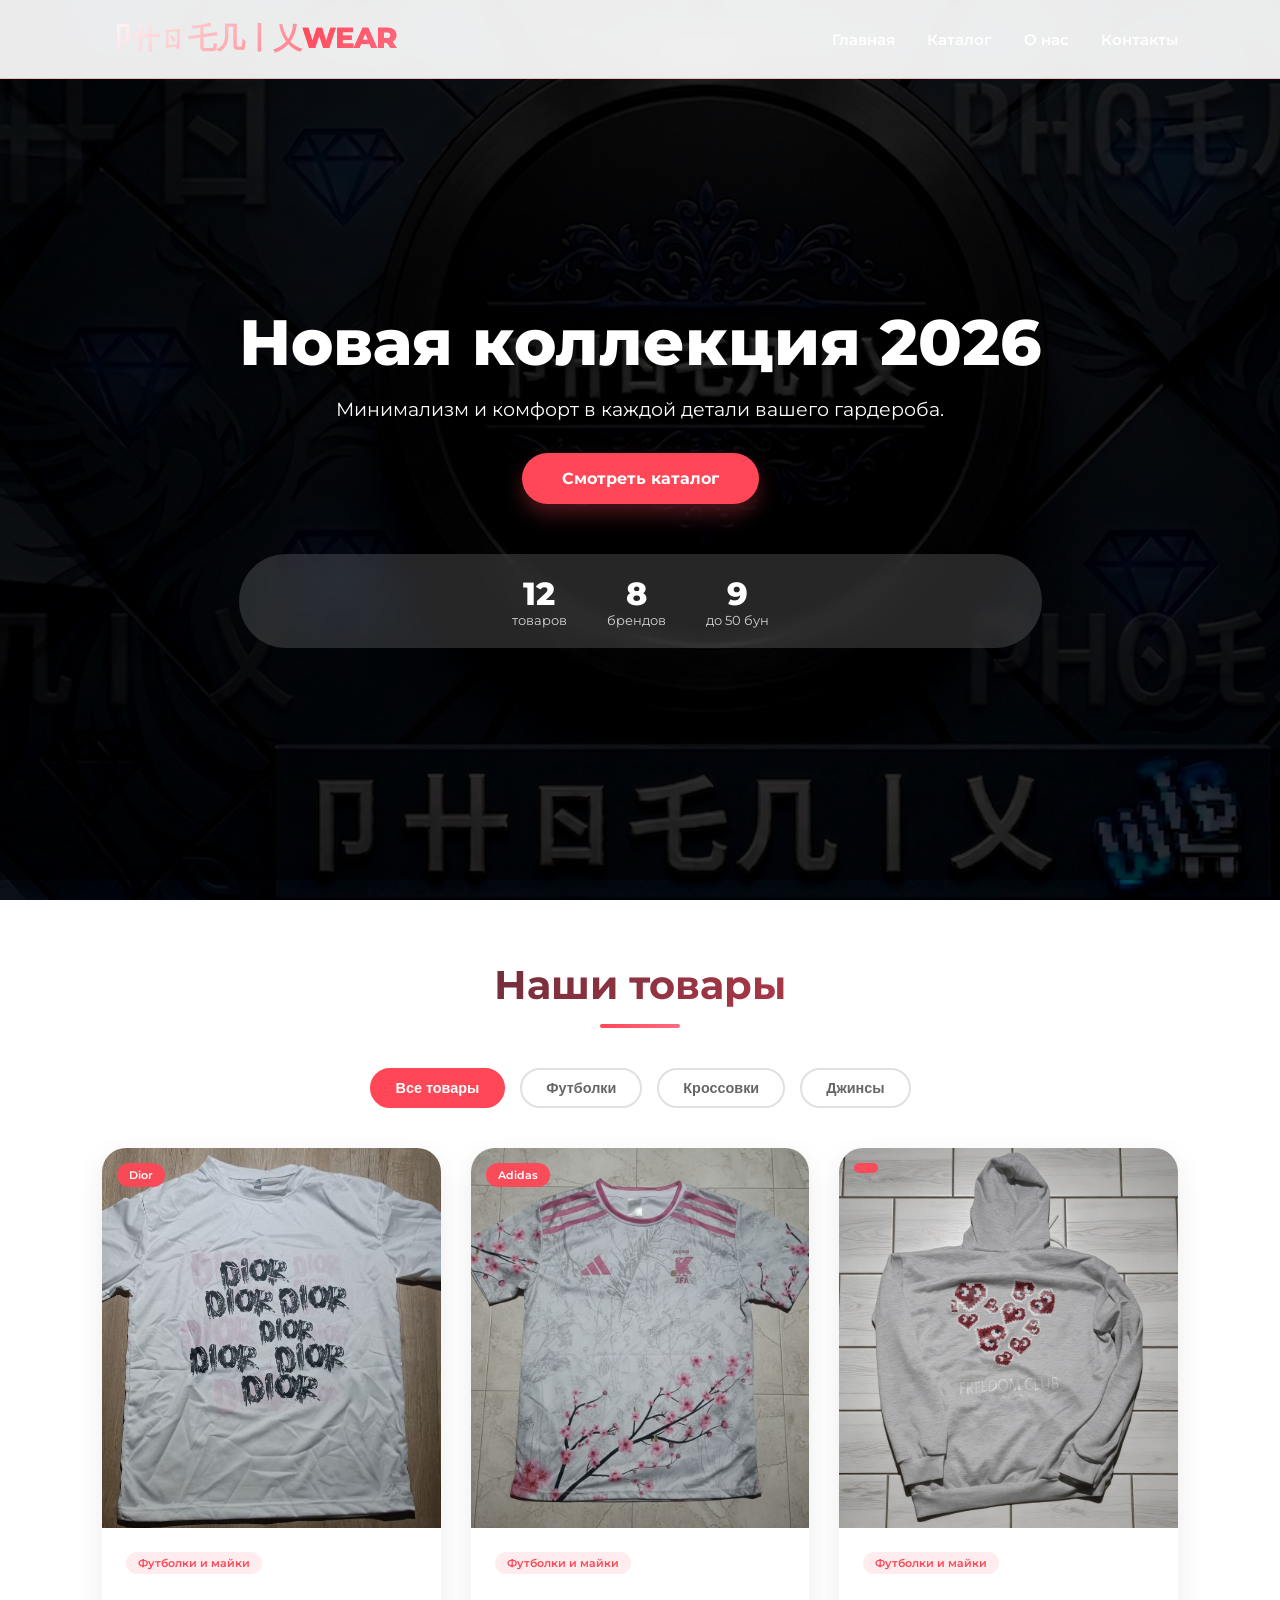
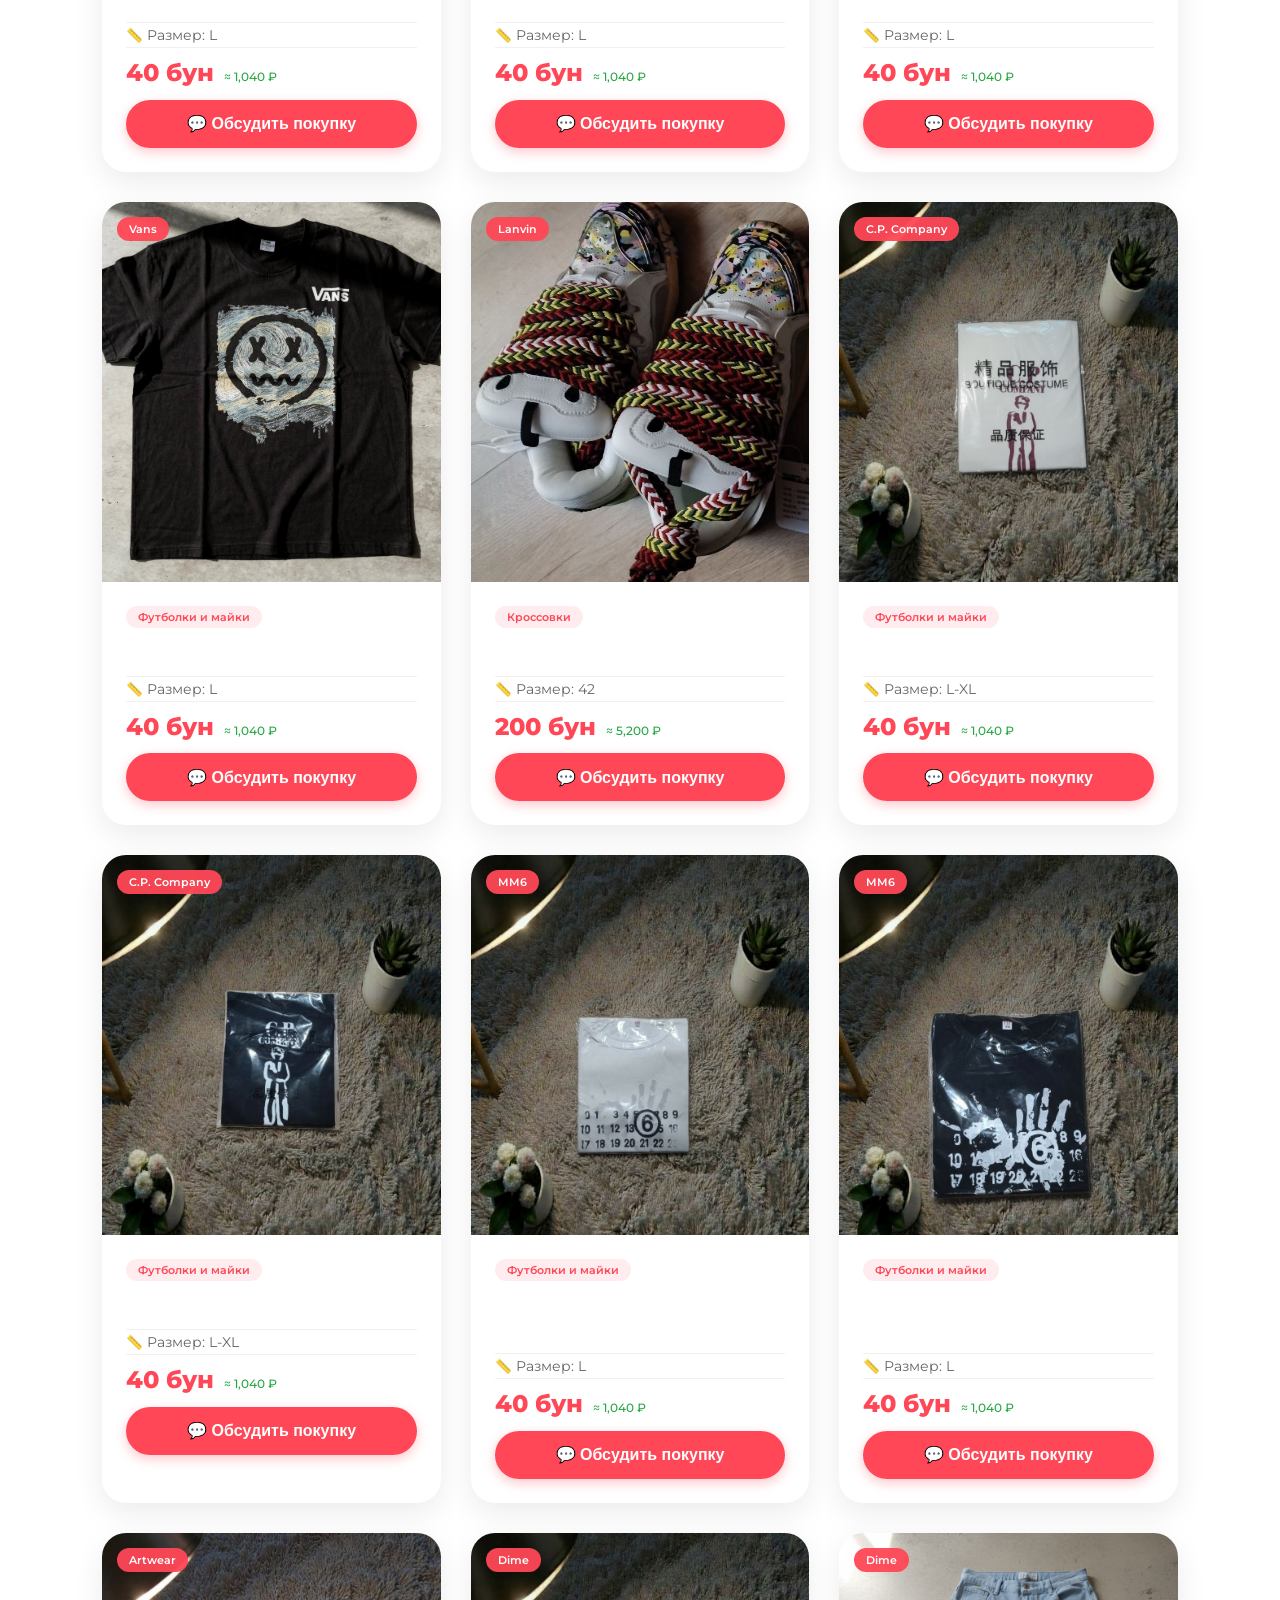
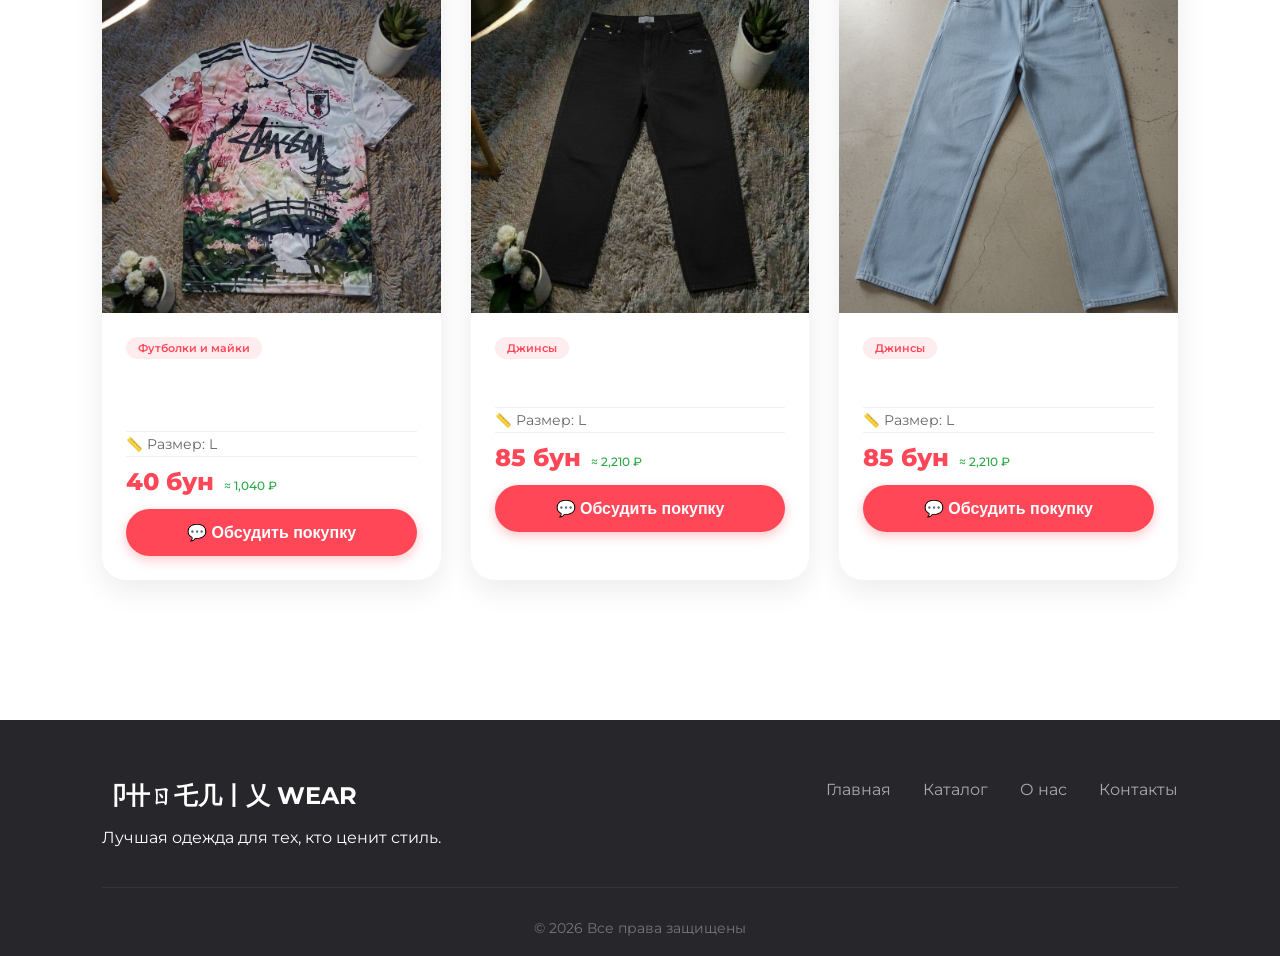
==== index.html @ 3b04153d "Update index.html" ====
<!DOCTYPE html>
<html lang="ru">
<head>
    <meta charset="UTF-8">
    <meta name="viewport" content="width=device-width, initial-scale=1.0, user-scalable=yes">
    <title>卩卄ㄖ乇几丨乂 WEAR | Магазин одежды</title>
    
    <!-- Google Fonts -->
    <link href="https://fonts.googleapis.com/css2?family=Montserrat:wght@300;400;500;600;700;800&display=swap" rel="stylesheet">
    
    <!-- Global Styles -->
    <link rel="stylesheet" href="css/global.css">
    
    <!-- Page Specific Styles -->
    <link rel="stylesheet" href="css/main.css">
</head>
<body>

    <!-- Navigation -->
    <nav class="navbar">
        <div class="logo">卩卄ㄖ乇几丨乂<span>WEAR</span></div>
        <div class="burger" id="burger">
            <div></div>
            <div></div>
            <div></div>
        </div>
        <ul class="nav-links" id="navLinks">
            <li><a href="index.html">Главная</a></li>
            <li><a href="#catalog" id="catalogNavLink">Каталог</a></li>
            <li><a href="contacts.html">О нас</a></li>
            <li><a href="contacts.html#contacts">Контакты</a></li>
        </ul>
        <!-- Иконки поиска и корзины временно закомментированы -->
    </nav>

    <!-- Hero Section -->
    <header class="hero">
        <div class="hero-content">
            <h1>Новая коллекция 2026</h1>
            <p>Минимализм и комфорт в каждой детали вашего гардероба.</p>
            <a href="#catalog" class="cta-btn">Смотреть каталог</a>
        </div>
    </header>

    <!-- Main Content -->
    <main id="catalog">
        <div class="section-title" id="catalogTitle">
            <h2>Наши товары</h2>
            <div class="underline"></div>
        </div>
        <div id="catalog-grid" class="catalog-grid"></div>
    </main>

    <!-- Modal Window -->
    <div id="productModal" class="modal">
        <div class="modal-content">
            <span class="close-modal">&times;</span>
            <img id="modalImg" src="" alt="">
            <h3 id="modalName"></h3>
            <div id="modalBrand" style="margin: 10px 0;"></div>
            <div id="modalCategory" style="margin: 10px 0;"></div>
            <div id="modalSize" style="margin: 10px 0;"></div>
            <div class="price" id="modalPrice" style="font-size: 2rem; margin-top: 15px;"></div>
            <div id="modalRubHint" style="margin-top: 5px; font-size: 0.9rem; color: #28a745;"></div>
            <a href="contacts.html#contacts" class="modal-contact-btn">📞 Связаться для покупки</a>
        </div>
    </div>

    <!-- Footer -->
    <footer>
        <div class="footer-content">
            <div class="footer-section">
                <h3>卩卄ㄖ乇几丨乂 WEAR</h3>
                <p>Лучшая одежда для тех, кто ценит стиль.</p>
            </div>
            <div class="footer-links">
                <a href="index.html">Главная</a>
                <a href="#catalog">Каталог</a>
                <a href="contacts.html">О нас</a>
                <a href="contacts.html#contacts">Контакты</a>
            </div>
        </div>
        <p class="copyright">&copy; 2026 Все права защищены</p>
    </footer>

    <!-- Global JS -->
    <script src="js/global.js"></script>
    
    <!-- Page Specific JS -->
    <script src="js/main.js"></script>
    
    <!-- Дополнительный скрипт для коррекции скролла -->
    <script>
        // Функция для скролла к заголовку с учетом высоты навбара
        function scrollToCatalogTitle() {
            const catalogTitle = document.getElementById('catalogTitle');
            const navbar = document.querySelector('.navbar');
            
            if (catalogTitle) {
                // Получаем позицию элемента
                const titlePosition = catalogTitle.getBoundingClientRect().top + window.pageYOffset;
                // Получаем высоту навбара
                const navbarHeight = navbar ? navbar.offsetHeight : 80;
                // Вычитаем высоту навбара, чтобы заголовок был виден полностью
                const offsetPosition = titlePosition - navbarHeight - 10;
                
                // Плавный скролл
                window.scrollTo({
                    top: offsetPosition,
                    behavior: 'smooth'
                });
                
                // Добавляем визуальный эффект
                catalogTitle.classList.add('highlight-title');
                setTimeout(() => {
                    catalogTitle.classList.remove('highlight-title');
                }, 800);
            }
        }
        
        // Обработчик для всех ссылок на каталог
        document.addEventListener('DOMContentLoaded', () => {
            // Находим все ссылки, ведущие к #catalog
            const catalogLinks = document.querySelectorAll('a[href="#catalog"]');
            
            catalogLinks.forEach(link => {
                link.addEventListener('click', (e) => {
                    e.preventDefault();
                    scrollToCatalogTitle();
                });
            });
            
            // Если в URL есть якорь #catalog, скроллим к заголовку
            if (window.location.hash === '#catalog') {
                setTimeout(() => {
                    scrollToCatalogTitle();
                }, 300);
            }
        });
    </script>
</body>
</html>
---- css/global.css ----
/* ========================================
   GLOBAL STYLES - с фоновым изображением
   ======================================== */

* {
    margin: 0;
    padding: 0;
    box-sizing: border-box;
}

/* Базовый масштаб для всего сайта */
:root {
    --base-scale: 1;
    --primary: #ff4757;
    --primary-dark: #e03e4e;
    --dark: #1a1a2e;
    --gray: #6c757d;
    --gray-light: #f8f9fa;
    --white: #ffffff;
    --shadow: 0 10px 30px rgba(0,0,0,0.05);
    --shadow-hover: 0 20px 40px rgba(0,0,0,0.1);
    --border-radius: 20px;
    --transition: all 0.3s cubic-bezier(0.4, 0, 0.2, 1);
}

/* === ФОНОВОЕ ИЗОБРАЖЕНИЕ ДЛЯ ВСЕГО САЙТА === */
body {
    font-family: 'Montserrat', sans-serif;
    background: url('../images/BackgroundMain.png') center/cover fixed no-repeat;
    /* 
    ↑ Если картинка в папке images:
       url('../images/BackgroundMain.png')
    
    ↑ Если картинка в корне проекта:
       url('BackgroundMain.png')
    */
    color: #ffffff;
    scroll-behavior: smooth;
    overflow-x: hidden;
    position: relative;
}

/* Затемняющий слой поверх фона для лучшей читаемости текста */
body::before {
    content: '';
    position: fixed;
    top: 0;
    left: 0;
    width: 100%;
    height: 100%;
    background: rgba(0, 0, 0, 0.65);
    z-index: -1;
}

/* Навигация - стеклянный эффект */
.navbar {
    display: flex;
    justify-content: space-between;
    align-items: center;
    padding: 1.2rem 8%;
    background: rgba(0, 0, 0, 0.7);
    backdrop-filter: blur(12px);
    position: fixed;
    width: 100%;
    top: 0;
    z-index: 1000;
    border-bottom: 1px solid rgba(255, 71, 87, 0.3);
    transition: all 0.3s ease;
}

.logo {
    font-size: 1.8rem;
    font-weight: 800;
    letter-spacing: -0.5px;
    background: linear-gradient(135deg, #ffffff 0%, #ff4757 100%);
    -webkit-background-clip: text;
    background-clip: text;
    color: transparent;
}

.logo span { 
    background: linear-gradient(135deg, #ff4757 0%, #ff6b81 100%);
    -webkit-background-clip: text;
    background-clip: text;
    color: transparent;
}

.nav-links {
    display: flex;
    list-style: none;
    gap: 2rem;
}

.nav-links li a {
    text-decoration: none;
    color: #ffffff;
    font-size: 0.95rem;
    font-weight: 600;
    transition: 0.3s;
    position: relative;
}

.nav-links li a::after {
    content: '';
    position: absolute;
    bottom: -5px;
    left: 0;
    width: 0;
    height: 2px;
    background: #ff4757;
    transition: 0.3s;
}

.nav-links li a:hover::after,
.nav-links li a.active::after {
    width: 100%;
}

.nav-links li a:hover,
.nav-links li a.active {
    color: #ff4757;
}

/* Бургер-меню */
.burger {
    display: none;
    flex-direction: column;
    cursor: pointer;
    gap: 5px;
}

.burger div {
    width: 25px;
    height: 2px;
    background: #ffffff;
    transition: 0.3s;
}

/* Hero секция - для главной страницы */
.hero {
    height: 90vh;
    background: rgba(0,0,0,0.4);
    display: flex;
    align-items: center;
    justify-content: center;
    text-align: center;
    color: white;
    margin-bottom: 80px;
    margin-top: 70px;
    border-radius: 0;
}

.hero-content h1 {
    font-size: 4rem;
    font-weight: 800;
    margin-bottom: 1rem;
    text-shadow: 2px 2px 4px rgba(0,0,0,0.3);
}

.hero-content p {
    font-size: 1.2rem;
    margin-bottom: 2rem;
    text-shadow: 1px 1px 2px rgba(0,0,0,0.3);
}

/* Модальное окно */
.modal {
    display: none;
    position: fixed;
    top: 0;
    left: 0;
    width: 100%;
    height: 100%;
    background: rgba(0,0,0,0.9);
    z-index: 2000;
    justify-content: center;
    align-items: center;
}

.modal-content {
    background: white;
    max-width: 500px;
    width: 90%;
    border-radius: 24px;
    padding: 2rem;
    text-align: center;
    position: relative;
    animation: modalFade 0.3s ease;
}

.close-modal {
    position: absolute;
    top: 15px;
    right: 20px;
    font-size: 2rem;
    cursor: pointer;
    color: #999;
    transition: 0.3s;
}

.close-modal:hover {
    color: #ff4757;
}

@keyframes modalFade {
    from { transform: scale(0.8); opacity: 0; }
    to { transform: scale(1); opacity: 1; }
}

/* Footer */
footer {
    background: rgba(15, 15, 20, 0.9);
    backdrop-filter: blur(10px);
    color: #fff;
    padding: 60px 8% 20px;
    margin-top: 60px;
}

.footer-content {
    display: flex;
    justify-content: space-between;
    flex-wrap: wrap;
    gap: 2rem;
    border-bottom: 1px solid #333;
    padding-bottom: 40px;
}

.footer-section h3 {
    font-size: 1.5rem;
    margin-bottom: 1rem;
}

.footer-links {
    display: flex;
    gap: 2rem;
    flex-wrap: wrap;
}

.footer-links a {
    color: #aaa;
    text-decoration: none;
    transition: 0.3s;
}

.footer-links a:hover { 
    color: #ff4757; 
}

.copyright {
    text-align: center;
    margin-top: 2rem;
    color: #777;
    font-size: 0.85rem;
}

/* Toast уведомления */
.toast {
    position: fixed;
    bottom: 30px;
    right: 30px;
    background: #ff4757;
    color: white;
    padding: 1rem 1.5rem;
    border-radius: 50px;
    font-weight: 500;
    z-index: 1500;
    animation: slideIn 0.3s ease;
    box-shadow: 0 5px 15px rgba(0,0,0,0.2);
}

@keyframes slideIn {
    from { transform: translateX(100%); opacity: 0; }
    to { transform: translateX(0); opacity: 1; }
}

/* Адаптив */
@media (max-width: 768px) {
    .burger { display: flex; }
    
    .nav-links {
        position: fixed;
        top: 70px;
        left: -100%;
        width: 100%;
        height: calc(100vh - 70px);
        background: rgba(0, 0, 0, 0.95);
        backdrop-filter: blur(12px);
        flex-direction: column;
        align-items: center;
        padding-top: 3rem;
        transition: 0.4s;
        gap: 2rem;
        z-index: 999;
    }
    
    .nav-links li a {
        color: white;
        font-size: 1.2rem;
    }
    
    .nav-links.active { left: 0; }
    .footer-content { flex-direction: column; text-align: center; }
    .footer-links { justify-content: center; }
    .hero { height: 70vh; margin-top: 60px; }
    .hero-content h1 { font-size: 2.2rem; }
}
---- css/main.css ----
/* ========================================
   MAIN PAGE STYLES 
   ======================================== */

/* Hero секция */
.hero {
    height: 90vh;
    background: linear-gradient(135deg, rgba(0,0,0,0.6), rgba(0,0,0,0.4)), 
                url('https://images.unsplash.com/photo-1441986300917-64674bd600d8?auto=format&fit=crop&w=1350&q=80');
    background-size: cover;
    background-position: center;
    display: flex;
    align-items: center;
    justify-content: center;
    text-align: center;
    color: white;
    margin-bottom: 80px;
    margin-top: 70px;
}

.hero-content h1 {
    font-size: 4rem;
    font-weight: 800;
    margin-bottom: 1rem;
}

.hero-content p {
    font-size: 1.2rem;
    margin-bottom: 2rem;
}

.cta-btn {
    display: inline-block;
    padding: 1rem 2.5rem;
    background: #ff4757;
    color: white;
    text-decoration: none;
    border-radius: 50px;
    font-weight: 700;
    transition: 0.4s;
    box-shadow: 0 10px 20px rgba(255, 71, 87, 0.3);
}

.cta-btn:hover {
    background: #ff6b81;
    transform: translateY(-3px);
}

/* Заголовок */
.section-title {
    text-align: center;
    margin-bottom: 60px;
}

.section-title h2 {
    font-size: 2.5rem;
    font-weight: 700;
    background: linear-gradient(135deg, #1e1e2a, #ff4757);
    -webkit-background-clip: text;
    background-clip: text;
    color: transparent;
}

.underline {
    width: 80px;
    height: 4px;
    background: linear-gradient(90deg, #ff4757, #ff6b81);
    margin: 15px auto;
    border-radius: 2px;
}

/* Сетка каталога */
.catalog-grid {
    display: grid;
    grid-template-columns: repeat(3, 1fr);
    gap: 30px;
    padding: 0 8% 80px;
    max-width: 1400px;
    margin: 0 auto;
}

/* Карточки товаров */
.product-card {
    background: white;
    border-radius: 24px;
    overflow: hidden;
    transition: all 0.4s ease;
    box-shadow: 0 10px 30px rgba(0,0,0,0.08);
    cursor: pointer;
}

.product-card:hover {
    transform: translateY(-10px);
    box-shadow: 0 20px 40px rgba(0,0,0,0.15);
}

.img-container {
    height: 380px;
    overflow: hidden;
    position: relative;
}

.img-container img {
    width: 100%;
    height: 100%;
    object-fit: cover;
    transition: all 0.6s ease;
}

.product-card:hover .img-container img {
    transform: scale(1.08);
}

.badge {
    position: absolute;
    top: 15px;
    left: 15px;
    background: rgba(255, 71, 87, 0.95);
    color: white;
    padding: 5px 12px;
    border-radius: 20px;
    font-size: 0.7rem;
    font-weight: 600;
}

.info {
    padding: 1.5rem;
}

.category-tag {
    display: inline-block;
    background: rgba(255, 71, 87, 0.1);
    color: #ff4757;
    padding: 4px 12px;
    border-radius: 20px;
    font-size: 0.7rem;
    font-weight: 600;
    margin-bottom: 8px;
}

.info h3 {
    font-size: 1.2rem;
    margin: 0.5rem 0;
    font-weight: 700;
}

.size-info {
    font-size: 0.85rem;
    color: #666;
    margin: 8px 0;
    padding: 4px 0;
    border-top: 1px solid #f0f0f0;
    border-bottom: 1px solid #f0f0f0;
}

.price-wrapper {
    display: flex;
    align-items: baseline;
    gap: 10px;
    margin: 10px 0;
    flex-wrap: wrap;
}

.price {
    font-size: 1.5rem;
    font-weight: 800;
    color: #ff4757;
}

.price-hint {
    font-size: 0.75rem;
    color: #28a745;
    font-weight: 500;
}

/* Кнопка обсуждения */
.discuss-btn {
    width: 100%;
    padding: 0.9rem;
    background: #ff4757;
    color: white;
    border: none;
    border-radius: 50px;
    font-weight: 700;
    font-size: 1rem;
    cursor: pointer;
    transition: all 0.3s ease;
    margin-top: 0.8rem;
    display: flex;
    align-items: center;
    justify-content: center;
    gap: 10px;
    box-shadow: 0 4px 12px rgba(255, 71, 87, 0.3);
}

.discuss-btn:hover {
    background: #ff6b81;
    transform: translateY(-3px);
}

/* Модальная кнопка */
.modal-contact-btn {
    display: inline-block;
    margin-top: 25px;
    padding: 12px 28px;
    background: #ff4757;
    color: white;
    text-decoration: none;
    border-radius: 50px;
    font-weight: 700;
    font-size: 1rem;
    transition: all 0.3s ease;
    box-shadow: 0 4px 12px rgba(255, 71, 87, 0.3);
}

.modal-contact-btn:hover {
    background: #ff6b81;
    transform: scale(1.02);
}

/* Фильтры */
.filter-bar {
    display: flex;
    justify-content: center;
    gap: 15px;
    margin: -20px 0 40px;
    flex-wrap: wrap;
    padding: 0 8%;
}

.filter-btn {
    padding: 10px 24px;
    background: white;
    border: 2px solid #e0e0e0;
    border-radius: 50px;
    font-weight: 600;
    font-size: 0.9rem;
    cursor: pointer;
    transition: all 0.3s ease;
    color: #666;
}

.filter-btn:hover {
    border-color: #ff4757;
    color: #ff4757;
}

.filter-btn.active {
    background: #ff4757;
    border-color: #ff4757;
    color: white;
}

/* Статистика */
.stats-bar {
    display: flex;
    justify-content: center;
    gap: 40px;
    margin-top: 50px;
    padding: 20px;
    background: rgba(255, 255, 255, 0.15);
    backdrop-filter: blur(10px);
    border-radius: 60px;
    flex-wrap: wrap;
}

.stat-item {
    display: flex;
    flex-direction: column;
    align-items: center;
    color: white;
}

.stat-number {
    font-size: 2rem;
    font-weight: 800;
}

.stat-label {
    font-size: 0.8rem;
    opacity: 0.8;
}

/* Анимации */
@keyframes fadeInUp {
    from { opacity: 0; transform: translateY(30px); }
    to { opacity: 1; transform: translateY(0); }
}

.hero-content h1 { animation: fadeInUp 0.8s ease; }
.hero-content p { animation: fadeInUp 0.8s ease 0.2s both; }
.cta-btn { animation: fadeInUp 0.8s ease 0.4s both; }

.product-card {
    opacity: 0;
    transform: translateY(30px);
    transition: all 0.6s ease;
}

.product-card.visible {
    opacity: 1;
    transform: translateY(0);
}

/* Адаптив - на 768px две колонки, на 480px одна */
@media (max-width: 768px) {
    .hero { height: 70vh; margin-top: 60px; }
    .hero-content h1 { font-size: 2.2rem; }
    .hero-content p { font-size: 1rem; }
    .section-title h2 { font-size: 2rem; }
    .img-container { height: 280px; }
    .info h3 { font-size: 1rem; }
    .price { font-size: 1.2rem; }
    .discuss-btn { padding: 0.7rem; font-size: 0.85rem; }
    .filter-btn { padding: 8px 16px; font-size: 0.8rem; }
    
    /* На планшете - 2 колонки */
    .catalog-grid {
        grid-template-columns: repeat(2, 1fr);
        gap: 20px;
        padding: 0 5% 60px;
    }
}

@media (max-width: 480px) {
    .hero-content h1 { font-size: 1.8rem; }
    .section-title h2 { font-size: 1.6rem; }
    .img-container { height: 320px; }
    .discuss-btn { padding: 0.6rem; font-size: 0.8rem; }
    .filter-bar { gap: 8px; }
    .filter-btn { padding: 6px 12px; font-size: 0.7rem; }
    
    /* На телефоне - 1 колонка */
    .catalog-grid {
        grid-template-columns: 1fr;
        gap: 25px;
        padding: 0 5% 50px;
    }
}
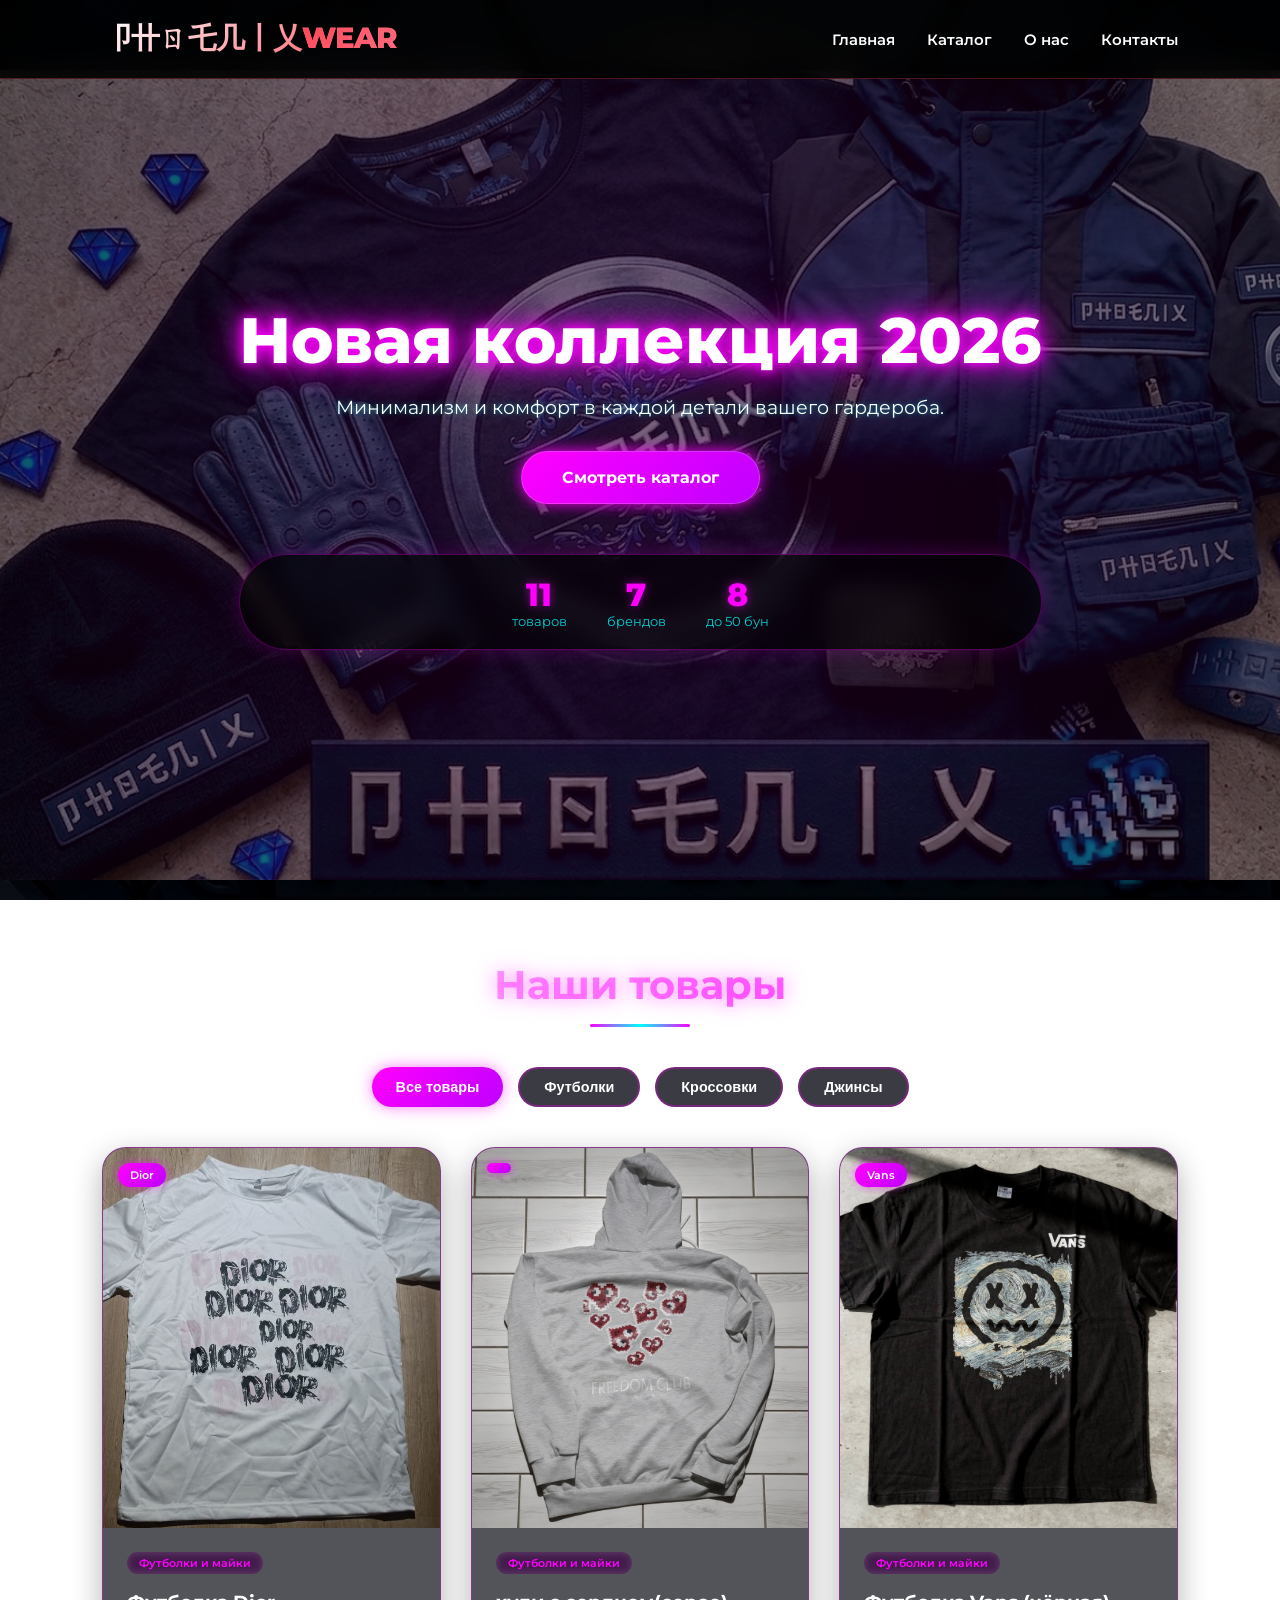
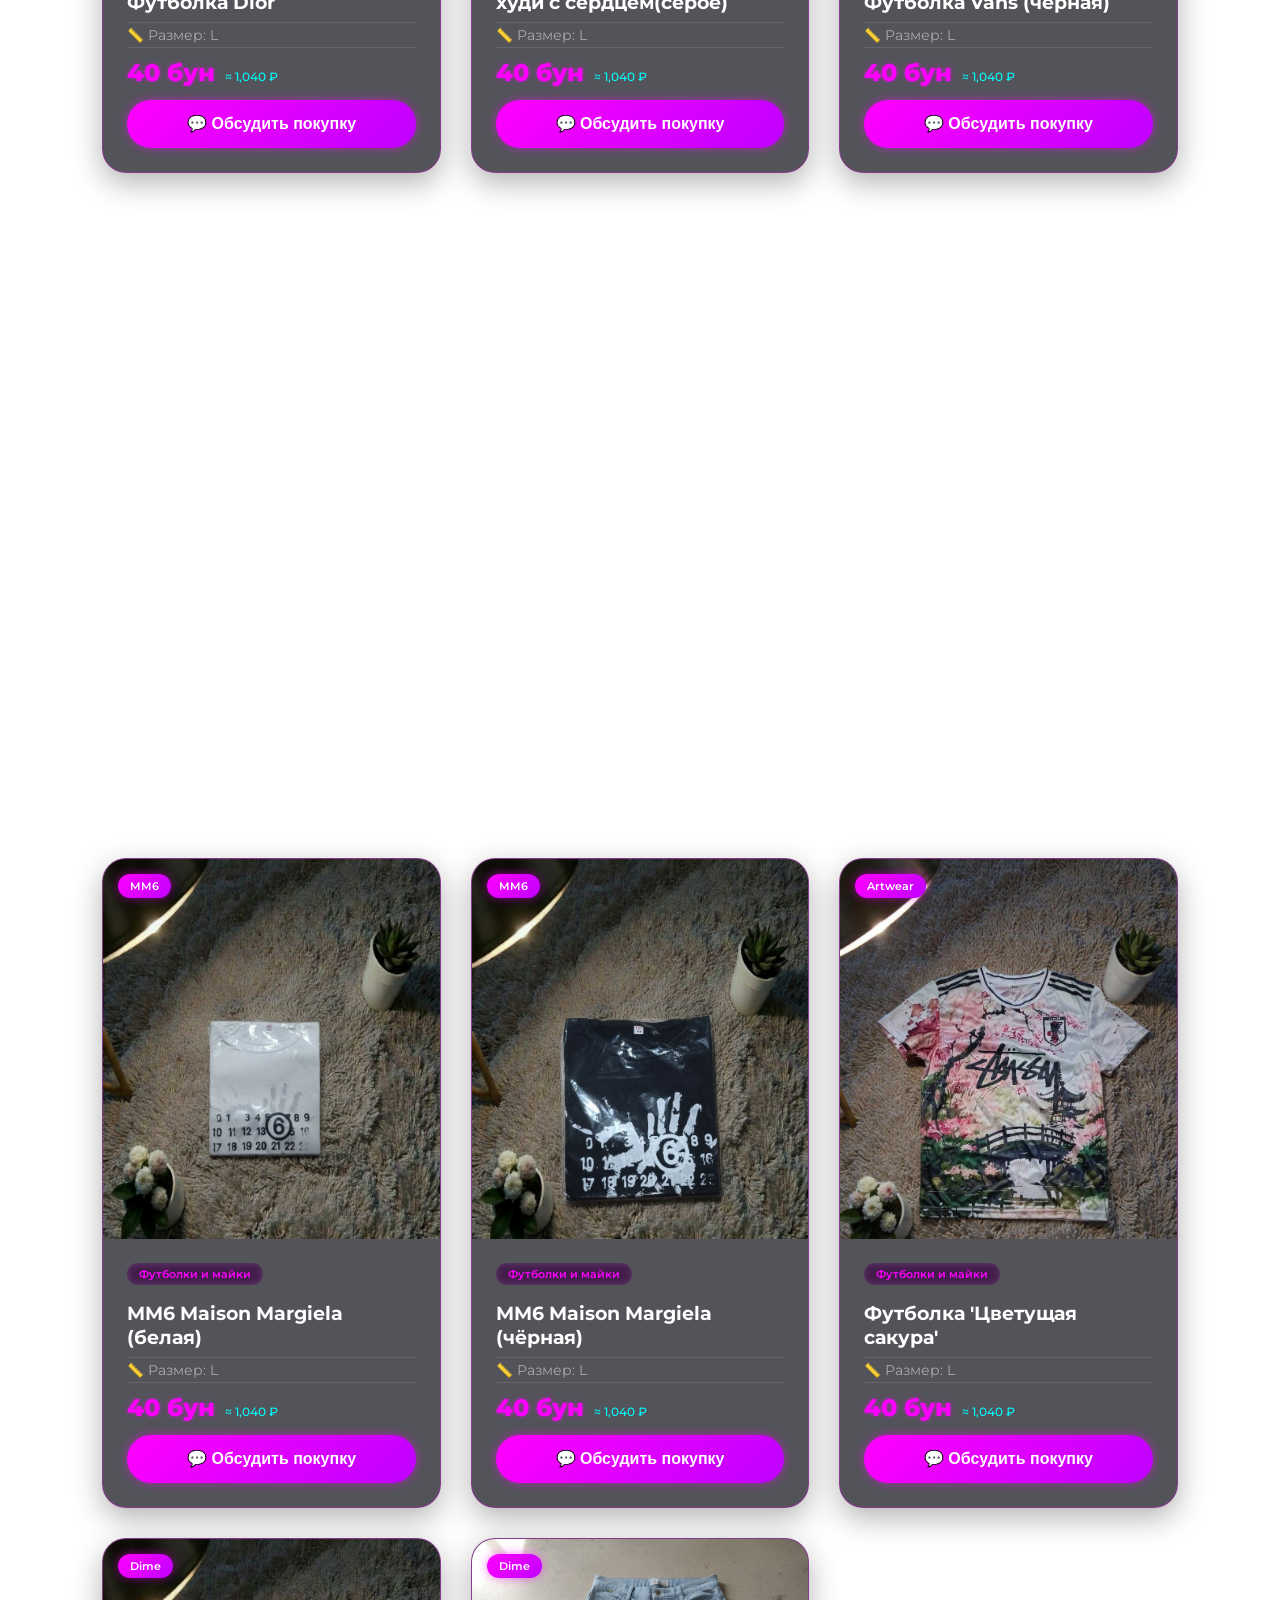
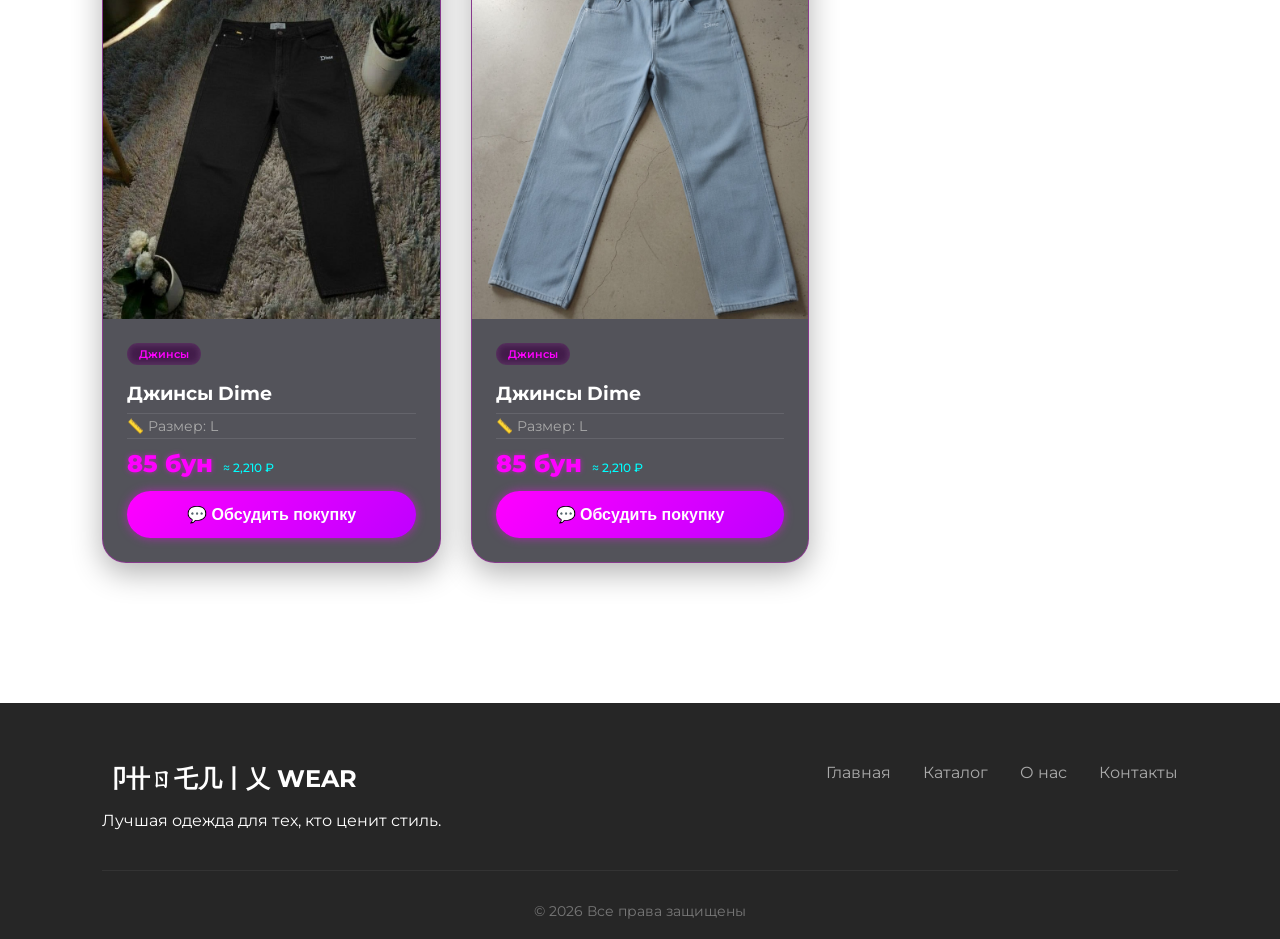
==== commit 2541f409: "Update index.html" ====
--- a/index.html
+++ b/index.html
@@ -2,21 +2,19 @@
 <html lang="ru">
 <head>
     <meta charset="UTF-8">
-    <meta name="viewport" content="width=device-width, initial-scale=1.0, user-scalable=yes">
+    <meta name="viewport" content="width=device-width, initial-scale=1.0, maximum-scale=1.0, user-scalable=no">
     <title>卩卄ㄖ乇几丨乂 WEAR | Магазин одежды</title>
     
-    <!-- Google Fonts -->
     <link href="https://fonts.googleapis.com/css2?family=Montserrat:wght@300;400;500;600;700;800&display=swap" rel="stylesheet">
     
-    <!-- Global Styles -->
     <link rel="stylesheet" href="css/global.css">
     
-    <!-- Page Specific Styles -->
     <link rel="stylesheet" href="css/main.css">
+
+    <script src="https://telegram.org/js/telegram-web-app.js"></script>
 </head>
 <body>
 
-    <!-- Navigation -->
     <nav class="navbar">
         <div class="logo">卩卄ㄖ乇几丨乂<span>WEAR</span></div>
         <div class="burger" id="burger">
@@ -30,10 +28,8 @@
             <li><a href="contacts.html">О нас</a></li>
             <li><a href="contacts.html#contacts">Контакты</a></li>
         </ul>
-        <!-- Иконки поиска и корзины временно закомментированы -->
     </nav>
 
-    <!-- Hero Section -->
     <header class="hero">
         <div class="hero-content">
             <h1>Новая коллекция 2026</h1>
@@ -42,7 +38,6 @@
         </div>
     </header>
 
-    <!-- Main Content -->
     <main id="catalog">
         <div class="section-title" id="catalogTitle">
             <h2>Наши товары</h2>
@@ -51,7 +46,6 @@
         <div id="catalog-grid" class="catalog-grid"></div>
     </main>
 
-    <!-- Modal Window -->
     <div id="productModal" class="modal">
         <div class="modal-content">
             <span class="close-modal">&times;</span>
@@ -66,7 +60,6 @@
         </div>
     </div>
 
-    <!-- Footer -->
     <footer>
         <div class="footer-content">
             <div class="footer-section">
@@ -83,34 +76,25 @@
         <p class="copyright">&copy; 2026 Все права защищены</p>
     </footer>
 
-    <!-- Global JS -->
     <script src="js/global.js"></script>
     
-    <!-- Page Specific JS -->
     <script src="js/main.js"></script>
     
-    <!-- Дополнительный скрипт для коррекции скролла -->
     <script>
-        // Функция для скролла к заголовку с учетом высоты навбара
         function scrollToCatalogTitle() {
             const catalogTitle = document.getElementById('catalogTitle');
             const navbar = document.querySelector('.navbar');
             
             if (catalogTitle) {
-                // Получаем позицию элемента
                 const titlePosition = catalogTitle.getBoundingClientRect().top + window.pageYOffset;
-                // Получаем высоту навбара
                 const navbarHeight = navbar ? navbar.offsetHeight : 80;
-                // Вычитаем высоту навбара, чтобы заголовок был виден полностью
                 const offsetPosition = titlePosition - navbarHeight - 10;
                 
-                // Плавный скролл
                 window.scrollTo({
                     top: offsetPosition,
                     behavior: 'smooth'
                 });
                 
-                // Добавляем визуальный эффект
                 catalogTitle.classList.add('highlight-title');
                 setTimeout(() => {
                     catalogTitle.classList.remove('highlight-title');
@@ -118,9 +102,7 @@
             }
         }
         
-        // Обработчик для всех ссылок на каталог
         document.addEventListener('DOMContentLoaded', () => {
-            // Находим все ссылки, ведущие к #catalog
             const catalogLinks = document.querySelectorAll('a[href="#catalog"]');
             
             catalogLinks.forEach(link => {
@@ -130,7 +112,6 @@
                 });
             });
             
-            // Если в URL есть якорь #catalog, скроллим к заголовку
             if (window.location.hash === '#catalog') {
                 setTimeout(() => {
                     scrollToCatalogTitle();
@@ -138,5 +119,22 @@
             }
         });
     </script>
+
+    <script>
+        // Инициализация интерфейса WebApp
+        const tg = window.Telegram.WebApp;
+        
+        // Принудительное раскрытие шторки на весь экран смартфона
+        tg.expand();
+
+        // Функция отправки данных (если решишь передавать заказ в чат бота)
+        function sendOrderData(productName, price) {
+            const orderInfo = {
+                title: productName,
+                cost: price
+            };
+            tg.sendData(JSON.stringify(orderInfo));
+        }
+    </script>
 </body>
 </html>
--- a/css/global.css
+++ b/css/global.css
@@ -1,7 +1,6 @@
 /* ========================================
    GLOBAL STYLES - с фоновым изображением
    ======================================== */
-
 * {
     margin: 0;
     padding: 0;
@@ -27,20 +26,14 @@
 body {
     font-family: 'Montserrat', sans-serif;
     background: url('../images/BackgroundMain.png') center/cover fixed no-repeat;
-    /* 
-    ↑ Если картинка в папке images:
-       url('../images/BackgroundMain.png')
-    
-    ↑ Если картинка в корне проекта:
-       url('BackgroundMain.png')
-    */
     color: #ffffff;
     scroll-behavior: smooth;
     overflow-x: hidden;
     position: relative;
-}
-
-/* Затемняющий слой поверх фона для лучшей читаемости текста */
+    min-height: 100vh;
+}
+
+/* Затемняющий слой поверх фона */
 body::before {
     content: '';
     position: fixed;
@@ -48,17 +41,17 @@
     left: 0;
     width: 100%;
     height: 100%;
-    background: rgba(0, 0, 0, 0.65);
+    background: rgba(0, 0, 0, 0.7);
     z-index: -1;
 }
 
-/* Навигация - стеклянный эффект */
+/* Навигация - тёмная, НЕ меняет цвет при скролле */
 .navbar {
     display: flex;
     justify-content: space-between;
     align-items: center;
     padding: 1.2rem 8%;
-    background: rgba(0, 0, 0, 0.7);
+    background: rgba(0, 0, 0, 0.85);
     backdrop-filter: blur(12px);
     position: fixed;
     width: 100%;
@@ -66,6 +59,11 @@
     z-index: 1000;
     border-bottom: 1px solid rgba(255, 71, 87, 0.3);
     transition: all 0.3s ease;
+}
+
+/* Убираем изменение цвета навбара при скролле */
+.navbar.scrolled {
+    background: rgba(0, 0, 0, 0.9);
 }
 
 .logo {
@@ -139,7 +137,7 @@
 /* Hero секция - для главной страницы */
 .hero {
     height: 90vh;
-    background: rgba(0,0,0,0.4);
+    background: rgba(0,0,0,0.3);
     display: flex;
     align-items: center;
     justify-content: center;
@@ -154,13 +152,13 @@
     font-size: 4rem;
     font-weight: 800;
     margin-bottom: 1rem;
-    text-shadow: 2px 2px 4px rgba(0,0,0,0.3);
+    text-shadow: 2px 2px 4px rgba(0,0,0,0.5);
 }
 
 .hero-content p {
     font-size: 1.2rem;
     margin-bottom: 2rem;
-    text-shadow: 1px 1px 2px rgba(0,0,0,0.3);
+    text-shadow: 1px 1px 2px rgba(0,0,0,0.5);
 }
 
 /* Модальное окно */
@@ -209,7 +207,7 @@
 
 /* Footer */
 footer {
-    background: rgba(15, 15, 20, 0.9);
+    background: rgba(0, 0, 0, 0.85);
     backdrop-filter: blur(10px);
     color: #fff;
     padding: 60px 8% 20px;
@@ -304,3 +302,74 @@
     .hero { height: 70vh; margin-top: 60px; }
     .hero-content h1 { font-size: 2.2rem; }
 }
+/* ========== КИБЕРПАНК СТИЛИЗАЦИЯ ========== */
+
+/* Неоновые цвета */
+:root {
+    --neon-pink: #ff00ff;
+    --neon-cyan: #00ffff;
+    --neon-purple: #bf00ff;
+}
+
+/* Глитч анимация */
+@keyframes glitch {
+    0%, 100% { text-shadow: -2px 0 var(--neon-cyan), 2px 0 var(--neon-pink); }
+    50% { text-shadow: 2px 0 var(--neon-cyan), -2px 0 var(--neon-pink); }
+}
+
+/* Заголовок Hero */
+.hero-content h1 {
+    animation: glitch 3s infinite;
+    text-shadow: 0 0 10px var(--neon-pink);
+}
+
+/* Кнопки */
+.cta-btn, .discuss-btn, .modal-contact-btn, .filter-btn.active {
+    background: linear-gradient(135deg, var(--neon-pink), var(--neon-purple));
+    box-shadow: 0 0 15px var(--neon-pink);
+    border: none;
+}
+
+.cta-btn:hover, .discuss-btn:hover {
+    box-shadow: 0 0 30px var(--neon-pink);
+}
+
+/* Карточки */
+.product-card, .contact-card, .delivery-item, .social-card {
+    background: rgba(20, 20, 40, 0.7);
+    backdrop-filter: blur(10px);
+    border: 1px solid rgba(255, 0, 255, 0.3);
+}
+
+.product-card:hover, .contact-card:hover {
+    border-color: var(--neon-cyan);
+    box-shadow: 0 0 20px rgba(0, 255, 255, 0.3);
+}
+
+/* Цена, бейджи */
+.price, .category-tag, .badge {
+    color: var(--neon-pink);
+}
+
+.badge, .category-tag {
+    background: rgba(0, 0, 0, 0.7);
+    backdrop-filter: blur(5px);
+}
+
+/* Статистика */
+.stats-bar {
+    border: 1px solid var(--neon-pink);
+    box-shadow: 0 0 15px rgba(255, 0, 255, 0.3);
+    background: rgba(0, 0, 0, 0.5);
+}
+
+/* Соцсети */
+.social-icon {
+    filter: drop-shadow(0 0 5px var(--neon-pink));
+}
+
+/* Подчёркивание */
+.underline {
+    background: linear-gradient(90deg, var(--neon-pink), var(--neon-cyan));
+    height: 2px;
+}
--- a/css/main.css
+++ b/css/main.css
@@ -1,12 +1,12 @@
 /* ========================================
-   MAIN PAGE STYLES 
+   MAIN PAGE STYLES - НЕОНОВАЯ ВЕРСИЯ
    ======================================== */
 
 /* Hero секция */
 .hero {
     height: 90vh;
-    background: linear-gradient(135deg, rgba(0,0,0,0.6), rgba(0,0,0,0.4)), 
-                url('https://images.unsplash.com/photo-1441986300917-64674bd600d8?auto=format&fit=crop&w=1350&q=80');
+    background: linear-gradient(135deg, rgba(0,0,0,0.6), rgba(0,0,0,0.5)), 
+                url('../images/MainImage1.png');
     background-size: cover;
     background-position: center;
     display: flex;
@@ -16,37 +16,73 @@
     color: white;
     margin-bottom: 80px;
     margin-top: 70px;
+    position: relative;
+    overflow: hidden;
+}
+
+/* Неоновое свечение для hero */
+.hero::before {
+    content: '';
+    position: absolute;
+    top: -50%;
+    left: -50%;
+    width: 200%;
+    height: 200%;
+    background: radial-gradient(circle, rgba(255,0,255,0.1) 0%, transparent 70%);
+    animation: rotateGlow 20s linear infinite;
+    pointer-events: none;
+}
+
+@keyframes rotateGlow {
+    from { transform: rotate(0deg); }
+    to { transform: rotate(360deg); }
+}
+
+.hero-content {
+    position: relative;
+    z-index: 2;
 }
 
 .hero-content h1 {
     font-size: 4rem;
     font-weight: 800;
     margin-bottom: 1rem;
+    text-shadow: 0 0 10px #ff00ff, 0 0 20px #ff00ff, 0 0 40px #ff00ff;
+    animation: glitch 3s infinite;
+}
+
+@keyframes glitch {
+    0%, 100% { text-shadow: -2px 0 #00ffff, 2px 0 #ff00ff; }
+    50% { text-shadow: 2px 0 #00ffff, -2px 0 #ff00ff; }
 }
 
 .hero-content p {
     font-size: 1.2rem;
     margin-bottom: 2rem;
-}
-
+    text-shadow: 0 0 5px rgba(0,255,255,0.5);
+}
+
+/* Кнопки */
 .cta-btn {
     display: inline-block;
     padding: 1rem 2.5rem;
-    background: #ff4757;
+    background: linear-gradient(135deg, #ff00ff, #bf00ff);
     color: white;
     text-decoration: none;
     border-radius: 50px;
     font-weight: 700;
     transition: 0.4s;
-    box-shadow: 0 10px 20px rgba(255, 71, 87, 0.3);
+    box-shadow: 0 0 15px #ff00ff, 0 10px 20px rgba(0,0,0,0.3);
+    border: 1px solid rgba(255,255,255,0.2);
 }
 
 .cta-btn:hover {
-    background: #ff6b81;
+    background: linear-gradient(135deg, #ff44ff, #df44ff);
     transform: translateY(-3px);
-}
-
-/* Заголовок */
+    box-shadow: 0 0 30px #ff00ff, 0 15px 30px rgba(0,0,0,0.4);
+}
+
+/* Заголовок секции */
 .section-title {
     text-align: center;
     margin-bottom: 60px;
@@ -55,18 +91,25 @@
 .section-title h2 {
     font-size: 2.5rem;
     font-weight: 700;
-    background: linear-gradient(135deg, #1e1e2a, #ff4757);
+    background: linear-gradient(135deg, #fff, #ff00ff);
     -webkit-background-clip: text;
     background-clip: text;
     color: transparent;
+    text-shadow: 0 0 20px rgba(255,0,255,0.5);
 }
 
 .underline {
-    width: 80px;
-    height: 4px;
-    background: linear-gradient(90deg, #ff4757, #ff6b81);
+    width: 100px;
+    height: 3px;
+    background: linear-gradient(90deg, #ff00ff, #00ffff, #ff00ff);
     margin: 15px auto;
-    border-radius: 2px;
+    border-radius: 3px;
+    animation: underlinePulse 2s infinite;
+}
+
+@keyframes underlinePulse {
+    0%, 100% { opacity: 0.5; width: 80px; }
+    50% { opacity: 1; width: 120px; }
 }
 
 /* Сетка каталога */
@@ -79,19 +122,22 @@
     margin: 0 auto;
 }
 
-/* Карточки товаров */
+/* Карточки товаров - стеклянный неон */
 .product-card {
-    background: white;
+    background: rgba(10, 10, 20, 0.7);
+    backdrop-filter: blur(10px);
     border-radius: 24px;
     overflow: hidden;
-    transition: all 0.4s ease;
-    box-shadow: 0 10px 30px rgba(0,0,0,0.08);
+    transition: all 0.4s cubic-bezier(0.175, 0.885, 0.32, 1.275);
+    box-shadow: 0 10px 30px rgba(0,0,0,0.3);
     cursor: pointer;
+    border: 1px solid rgba(255, 0, 255, 0.3);
 }
 
 .product-card:hover {
     transform: translateY(-10px);
-    box-shadow: 0 20px 40px rgba(0,0,0,0.15);
+    box-shadow: 0 0 30px rgba(255, 0, 255, 0.4), 0 20px 40px rgba(0,0,0,0.4);
+    border-color: #00ffff;
 }
 
 .img-container {
@@ -111,26 +157,29 @@
     transform: scale(1.08);
 }
 
+/* Неоновый бейдж */
 .badge {
     position: absolute;
     top: 15px;
     left: 15px;
-    background: rgba(255, 71, 87, 0.95);
+    background: linear-gradient(135deg, #ff00ff, #bf00ff);
     color: white;
     padding: 5px 12px;
     border-radius: 20px;
     font-size: 0.7rem;
     font-weight: 600;
+    box-shadow: 0 0 10px rgba(255,0,255,0.5);
 }
 
 .info {
     padding: 1.5rem;
 }
 
+/* Неоновая категория */
 .category-tag {
     display: inline-block;
-    background: rgba(255, 71, 87, 0.1);
-    color: #ff4757;
+    background: rgba(255, 0, 255, 0.15);
+    color: #ff00ff;
     padding: 4px 12px;
     border-radius: 20px;
     font-size: 0.7rem;
@@ -142,15 +191,16 @@
     font-size: 1.2rem;
     margin: 0.5rem 0;
     font-weight: 700;
+    color: #fff;
 }
 
 .size-info {
     font-size: 0.85rem;
-    color: #666;
+    color: #aaa;
     margin: 8px 0;
     padding: 4px 0;
-    border-top: 1px solid #f0f0f0;
-    border-bottom: 1px solid #f0f0f0;
+    border-top: 1px solid rgba(255,255,255,0.1);
+    border-bottom: 1px solid rgba(255,255,255,0.1);
 }
 
 .price-wrapper {
@@ -164,20 +214,21 @@
 .price {
     font-size: 1.5rem;
     font-weight: 800;
-    color: #ff4757;
+    color: #ff00ff;
+    text-shadow: 0 0 5px rgba(255,0,255,0.5);
 }
 
 .price-hint {
     font-size: 0.75rem;
-    color: #28a745;
+    color: #00ffff;
     font-weight: 500;
 }
 
-/* Кнопка обсуждения */
+/* Кнопка обсуждения - неоновая */
 .discuss-btn {
     width: 100%;
     padding: 0.9rem;
-    background: #ff4757;
+    background: linear-gradient(135deg, #ff00ff, #bf00ff);
     color: white;
     border: none;
     border-radius: 50px;
@@ -190,12 +241,13 @@
     align-items: center;
     justify-content: center;
     gap: 10px;
-    box-shadow: 0 4px 12px rgba(255, 71, 87, 0.3);
+    box-shadow: 0 0 10px rgba(255,0,255,0.5);
 }
 
 .discuss-btn:hover {
-    background: #ff6b81;
+    background: linear-gradient(135deg, #ff44ff, #df44ff);
     transform: translateY(-3px);
+    box-shadow: 0 0 25px rgba(255,0,255,0.8);
 }
 
 /* Модальная кнопка */
@@ -203,22 +255,23 @@
     display: inline-block;
     margin-top: 25px;
     padding: 12px 28px;
-    background: #ff4757;
+    background: linear-gradient(135deg, #ff00ff, #bf00ff);
     color: white;
     text-decoration: none;
     border-radius: 50px;
     font-weight: 700;
     font-size: 1rem;
     transition: all 0.3s ease;
-    box-shadow: 0 4px 12px rgba(255, 71, 87, 0.3);
+    box-shadow: 0 0 15px rgba(255,0,255,0.5);
 }
 
 .modal-contact-btn:hover {
-    background: #ff6b81;
+    background: linear-gradient(135deg, #ff44ff, #df44ff);
     transform: scale(1.02);
-}
-
-/* Фильтры */
+    box-shadow: 0 0 30px rgba(255,0,255,0.8);
+}
+
+/* Фильтры - неоновые */
 .filter-bar {
     display: flex;
     justify-content: center;
@@ -230,38 +283,43 @@
 
 .filter-btn {
     padding: 10px 24px;
-    background: white;
-    border: 2px solid #e0e0e0;
+    background: rgba(10, 10, 20, 0.8);
+    backdrop-filter: blur(5px);
+    border: 2px solid rgba(255, 0, 255, 0.3);
     border-radius: 50px;
     font-weight: 600;
     font-size: 0.9rem;
     cursor: pointer;
     transition: all 0.3s ease;
-    color: #666;
+    color: #fff;
 }
 
 .filter-btn:hover {
-    border-color: #ff4757;
-    color: #ff4757;
+    border-color: #ff00ff;
+    color: #ff00ff;
+    box-shadow: 0 0 10px rgba(255,0,255,0.3);
 }
 
 .filter-btn.active {
-    background: #ff4757;
-    border-color: #ff4757;
-    color: white;
-}
-
-/* Статистика */
+    background: linear-gradient(135deg, #ff00ff, #bf00ff);
+    border-color: #ff00ff;
+    color: white;
+    box-shadow: 0 0 15px rgba(255,0,255,0.5);
+}
+
+/* Статистика - неоновая */
 .stats-bar {
     display: flex;
     justify-content: center;
     gap: 40px;
     margin-top: 50px;
-    padding: 20px;
-    background: rgba(255, 255, 255, 0.15);
+    padding: 20px 40px;
+    background: rgba(0, 0, 0, 0.6);
     backdrop-filter: blur(10px);
     border-radius: 60px;
     flex-wrap: wrap;
+    border: 1px solid rgba(255, 0, 255, 0.3);
+    box-shadow: 0 0 20px rgba(255,0,255,0.2);
 }
 
 .stat-item {
@@ -274,11 +332,14 @@
 .stat-number {
     font-size: 2rem;
     font-weight: 800;
+    color: #ff00ff;
+    text-shadow: 0 0 10px rgba(255,0,255,0.5);
 }
 
 .stat-label {
     font-size: 0.8rem;
     opacity: 0.8;
+    color: #00ffff;
 }
 
 /* Анимации */
@@ -302,7 +363,18 @@
     transform: translateY(0);
 }
 
-/* Адаптив - на 768px две колонки, на 480px одна */
+/* Модальное окно - тёмная тема */
+.modal-content {
+    background: linear-gradient(135deg, #1a1a2e, #0a0a15);
+    border: 1px solid rgba(255,0,255,0.3);
+    box-shadow: 0 0 50px rgba(255,0,255,0.2);
+}
+
+.modal-content h3, .modal-brand, .modal-size, .modal-category {
+    color: #fff;
+}
+
+/* Адаптив */
 @media (max-width: 768px) {
     .hero { height: 70vh; margin-top: 60px; }
     .hero-content h1 { font-size: 2.2rem; }
@@ -313,8 +385,9 @@
     .price { font-size: 1.2rem; }
     .discuss-btn { padding: 0.7rem; font-size: 0.85rem; }
     .filter-btn { padding: 8px 16px; font-size: 0.8rem; }
+    .stats-bar { gap: 20px; padding: 15px 30px; }
+    .stat-number { font-size: 1.5rem; }
     
-    /* На планшете - 2 колонки */
     .catalog-grid {
         grid-template-columns: repeat(2, 1fr);
         gap: 20px;
@@ -329,8 +402,10 @@
     .discuss-btn { padding: 0.6rem; font-size: 0.8rem; }
     .filter-bar { gap: 8px; }
     .filter-btn { padding: 6px 12px; font-size: 0.7rem; }
+    .stats-bar { gap: 15px; padding: 10px 20px; }
+    .stat-number { font-size: 1.2rem; }
+    .stat-label { font-size: 0.65rem; }
     
-    /* На телефоне - 1 колонка */
     .catalog-grid {
         grid-template-columns: 1fr;
         gap: 25px;
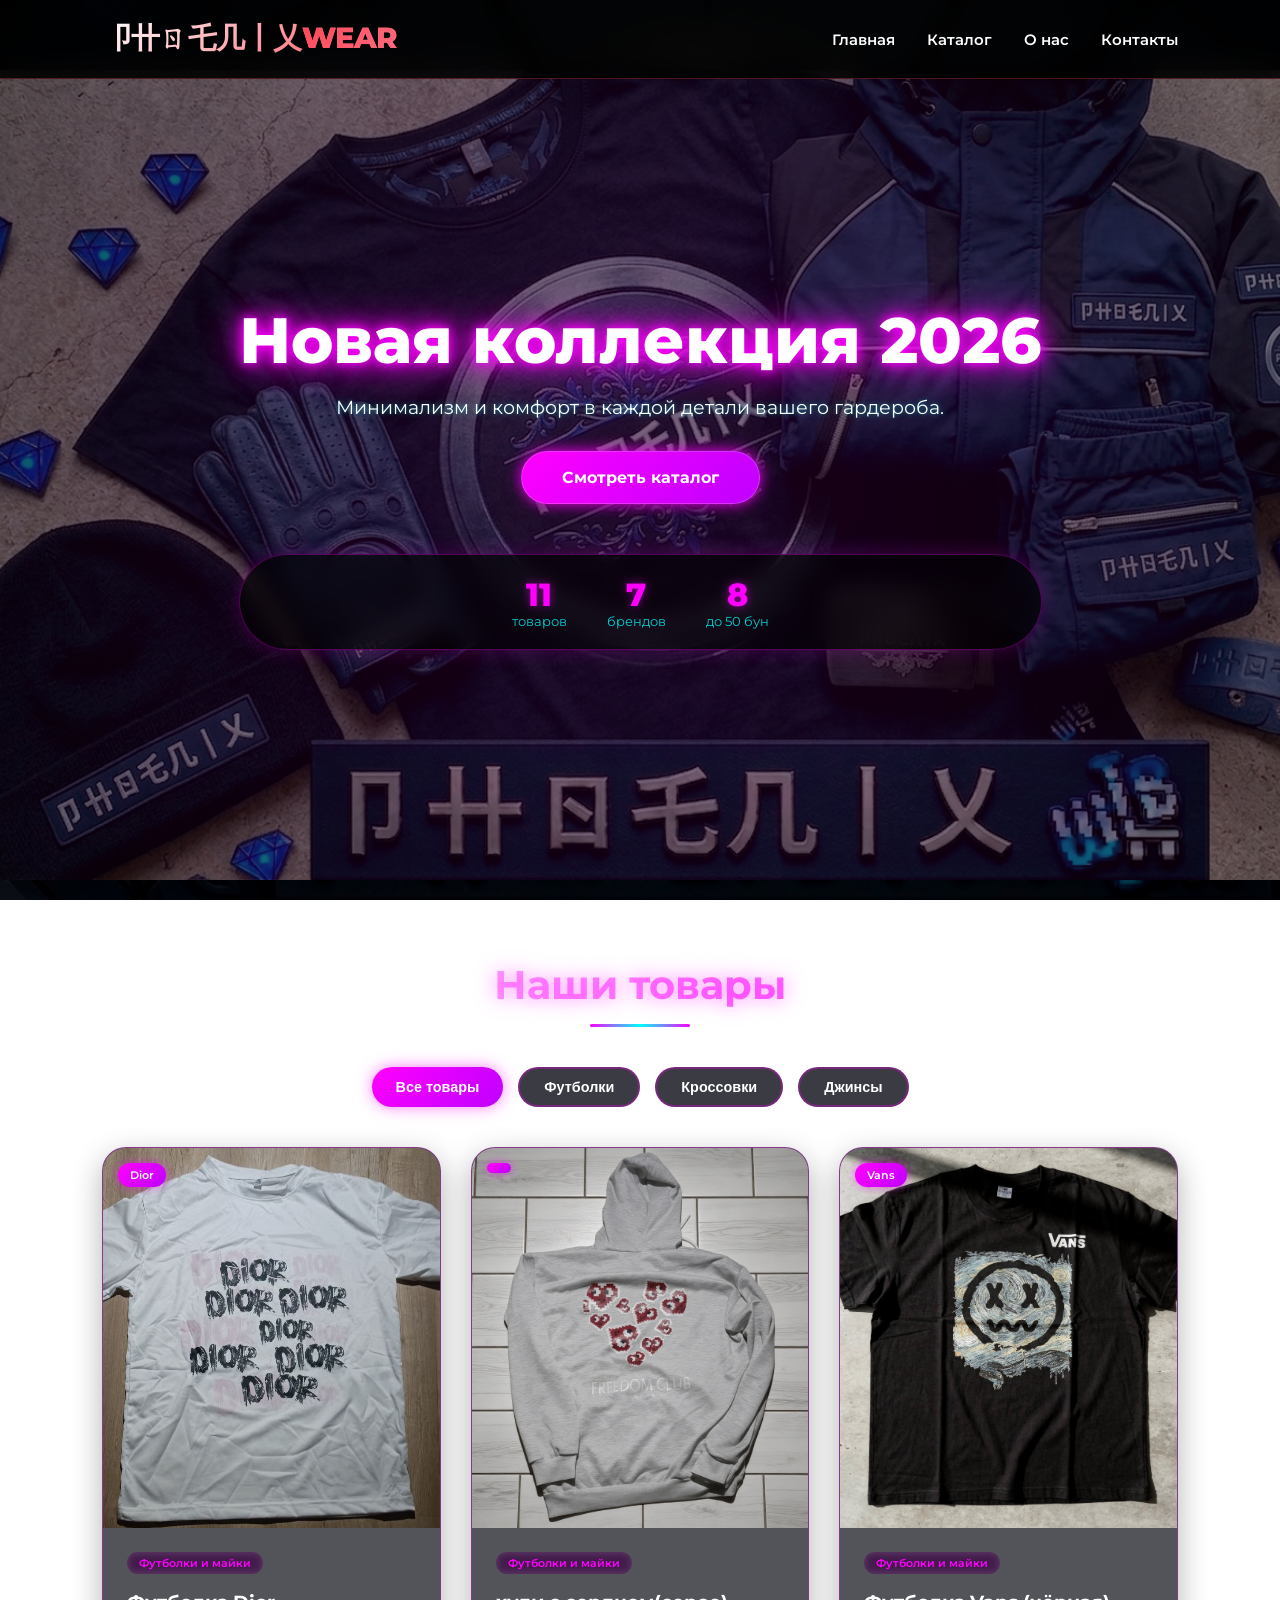
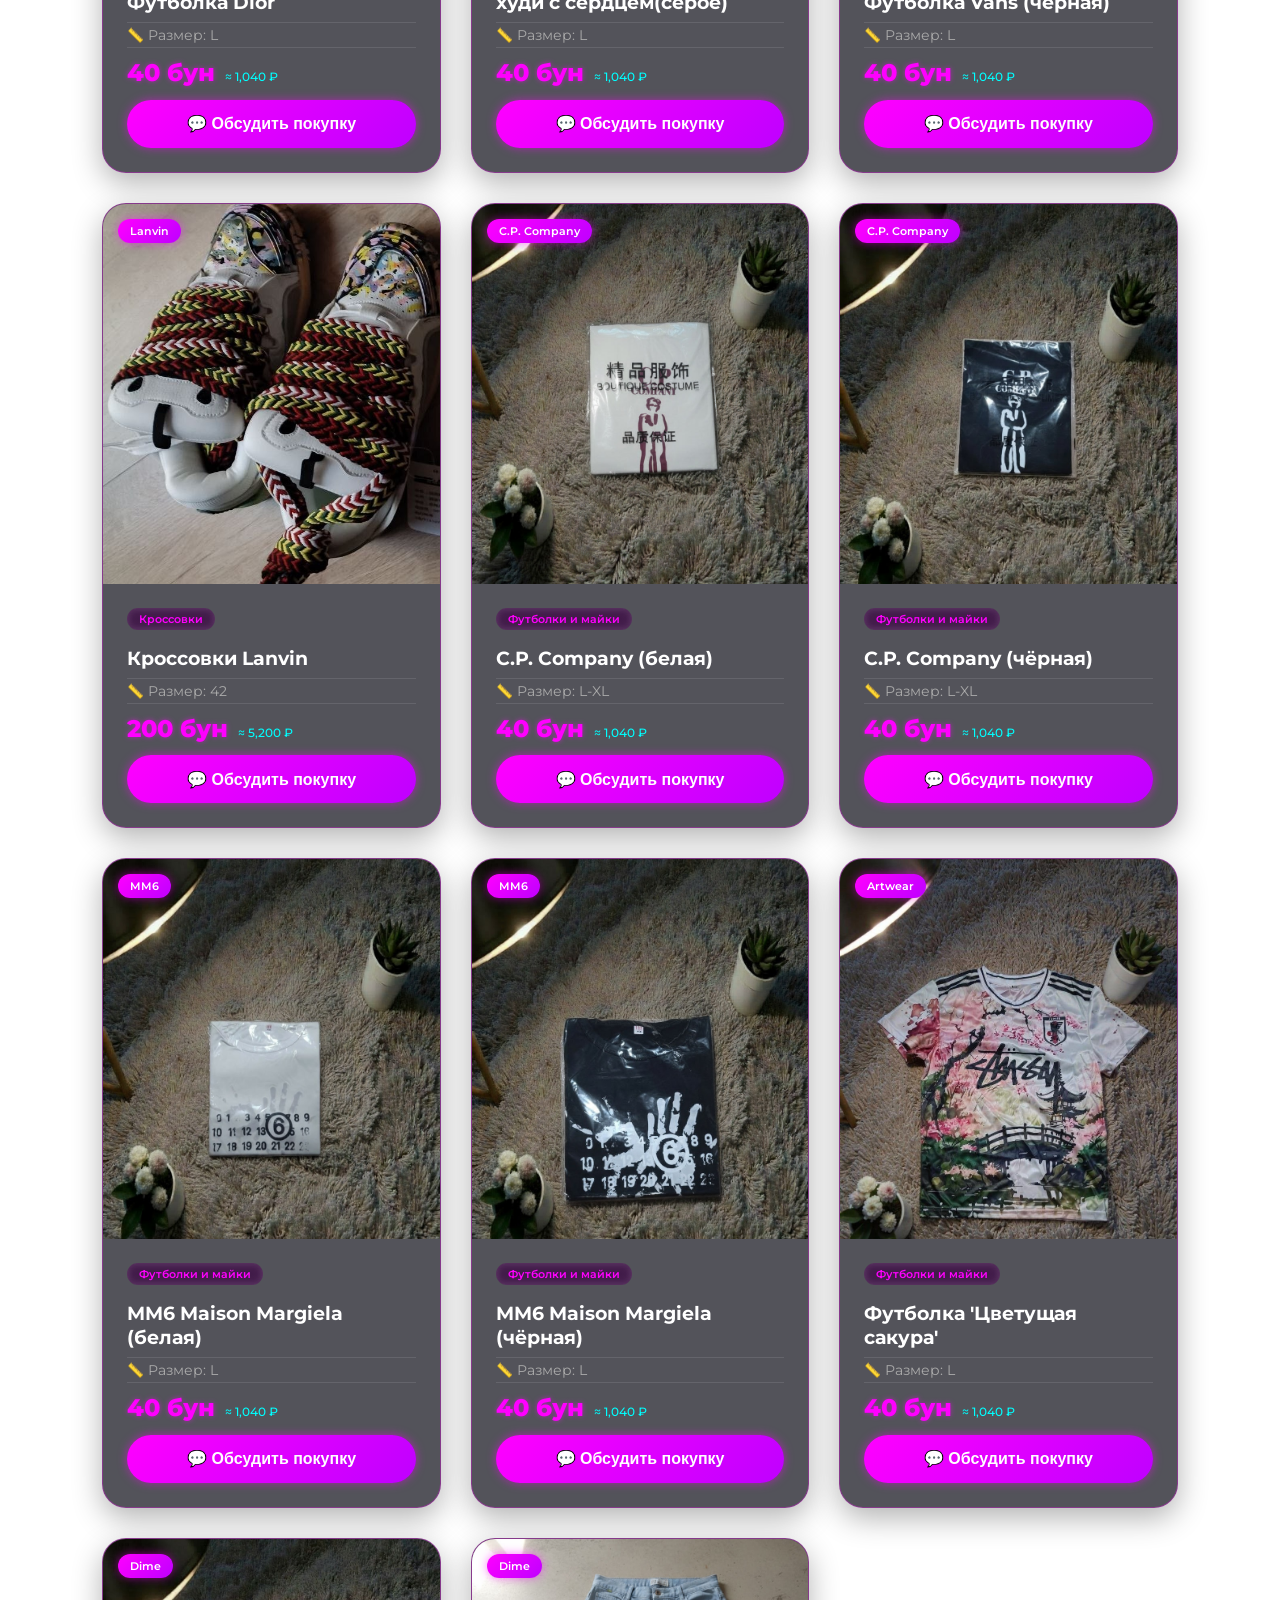
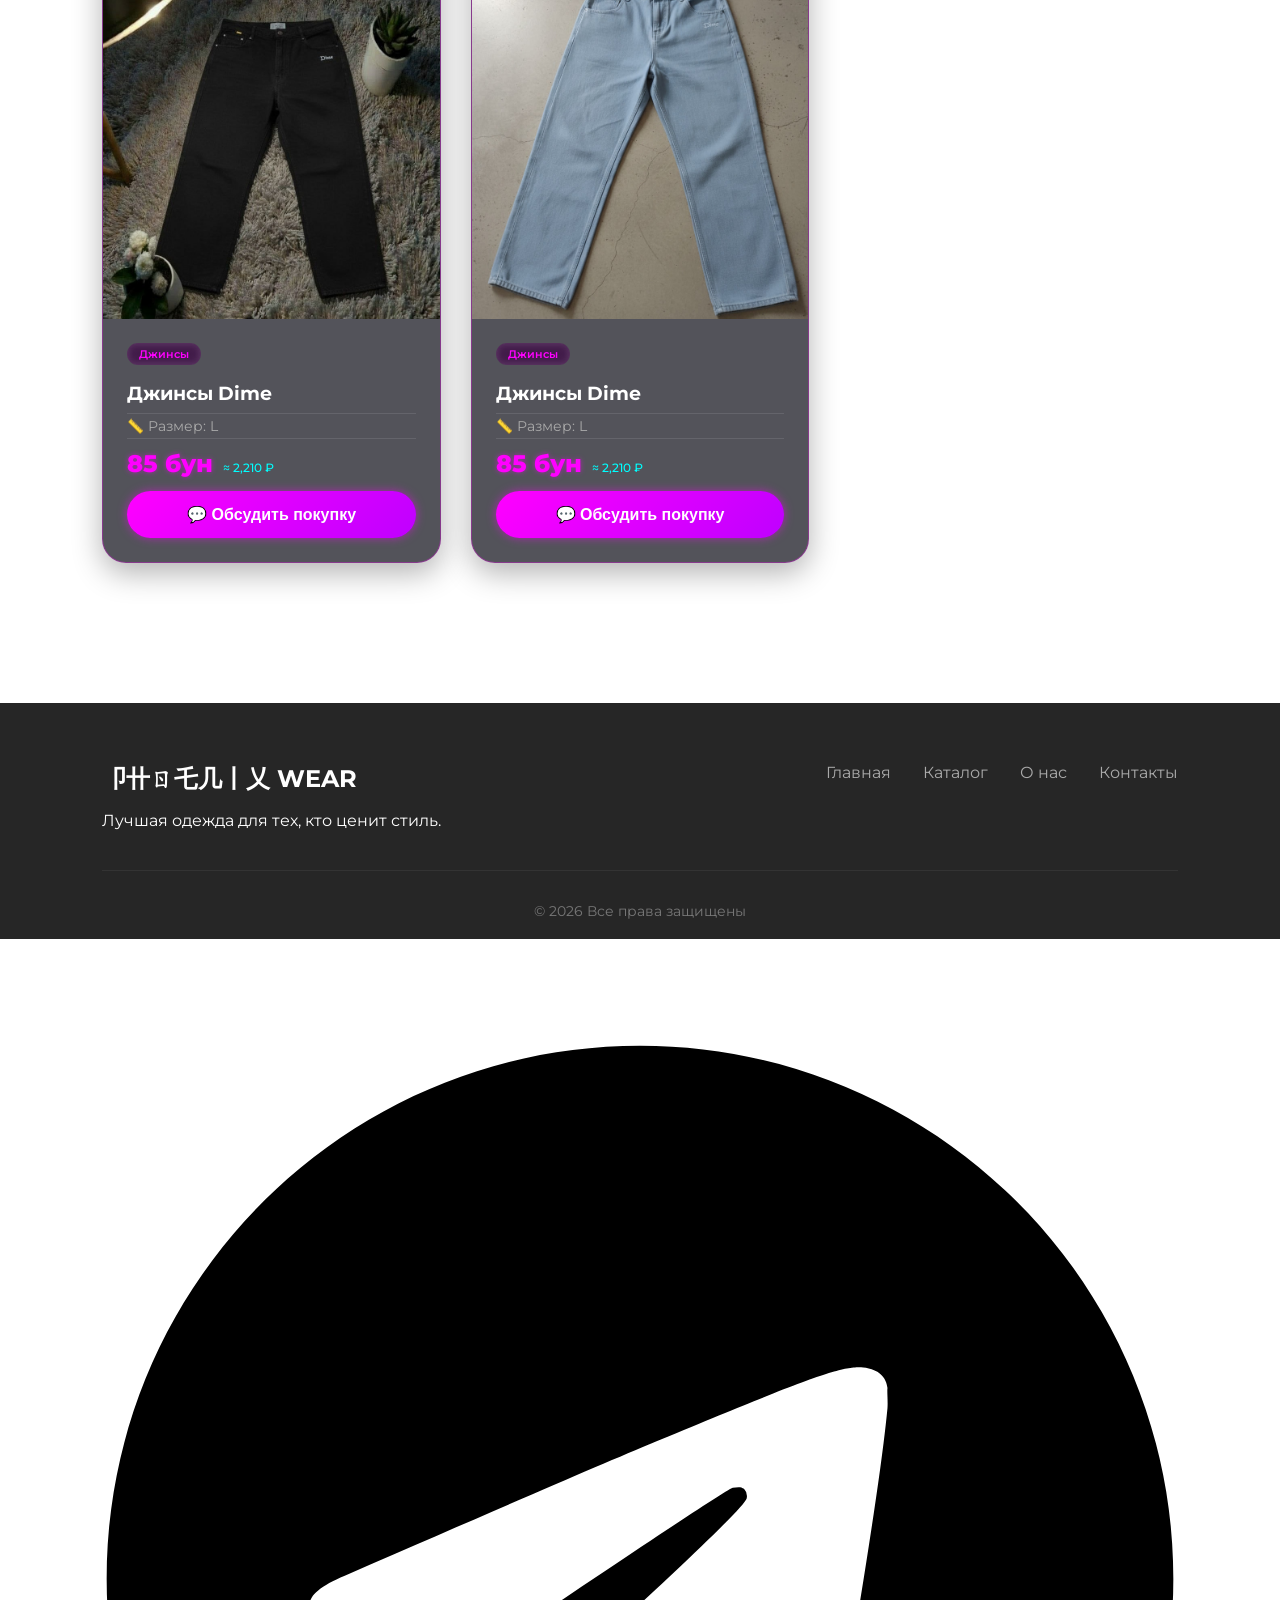
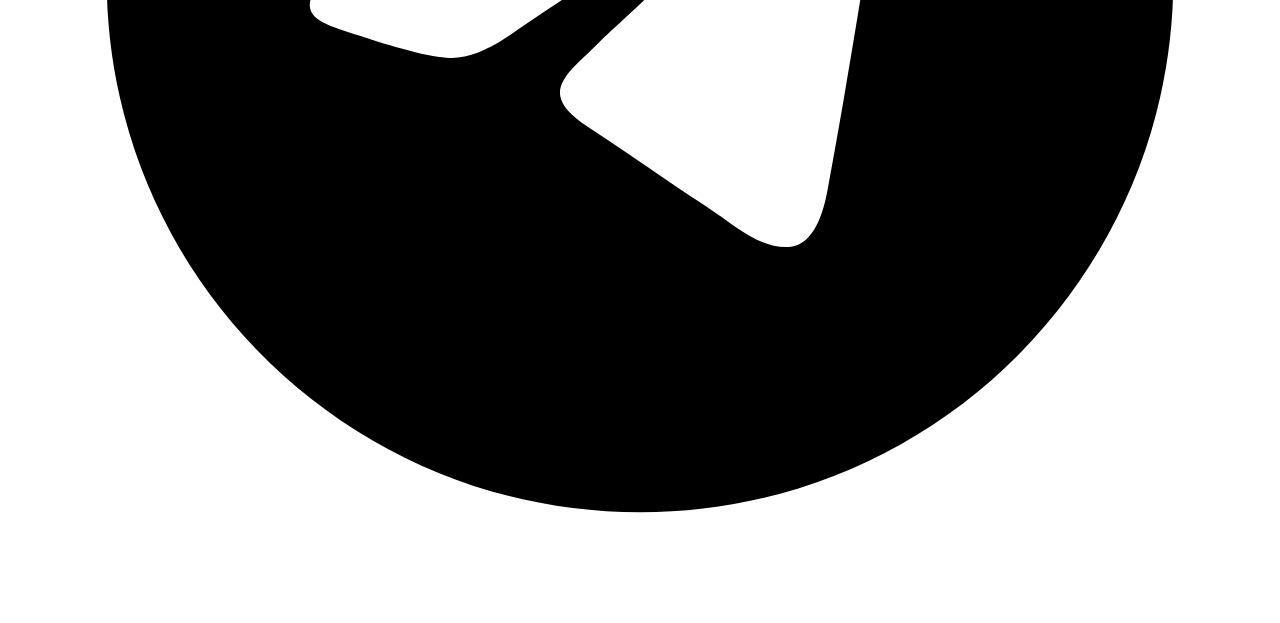
==== commit f620fe8d: "Update index.html" ====
--- a/index.html
+++ b/index.html
@@ -136,5 +136,10 @@
             tg.sendData(JSON.stringify(orderInfo));
         }
     </script>
+    <a href="https://t.me/PhoenixClothes_bot" class="tg-floating-button" target="_blank" rel="noopener noreferrer">
+        <svg viewBox="0 0 24 24" class="tg-icon">
+            <path d="M12 2C6.48 2 2 6.48 2 12s4.48 10 10 10 10-4.48 10-10S17.52 2 12 2zm4.64 6.8c-.15 1.58-.8 5.42-1.13 7.19-.14.75-.42 1-.68 1.03-.58.05-1.02-.38-1.58-.75-.88-.58-1.38-.94-2.23-1.5-1-.65-.35-1.01.22-1.59.15-.15 2.71-2.48 2.76-2.69a.2.2 0 0 0-.05-.18c-.06-.05-.14-.03-.21-.02-.09.02-1.49.95-4.22 2.79-.4.27-.76.41-1.08.4-.36-.01-1.04-.2-1.55-.37-.63-.2-1.12-.31-1.08-.66.02-.18.27-.36.74-.55 2.92-1.27 4.86-2.11 5.83-2.51 2.78-1.16 3.35-1.36 3.73-1.36.08 0 .27.02.39.12.1.08.13.19.14.27-.01.06.01.24 0 .38z"/>
+        </svg>
+    </a>
 </body>
 </html>
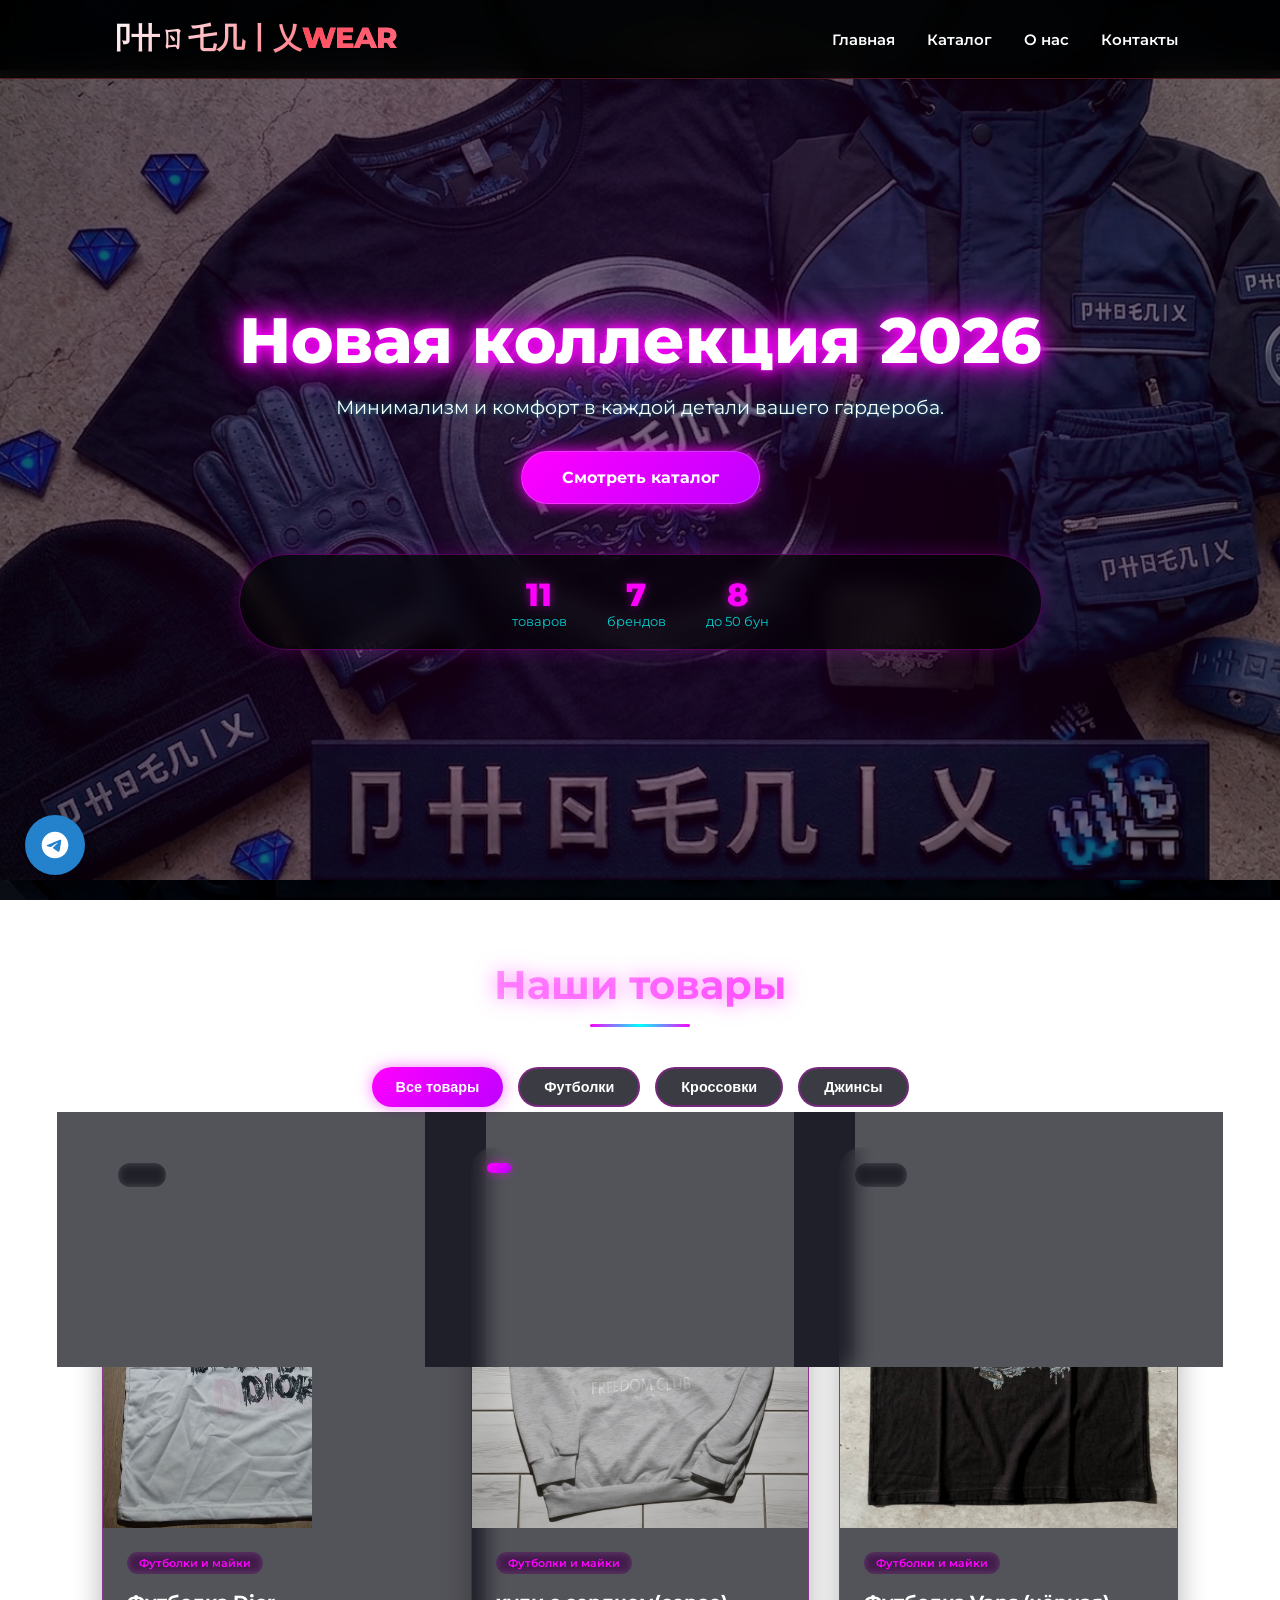
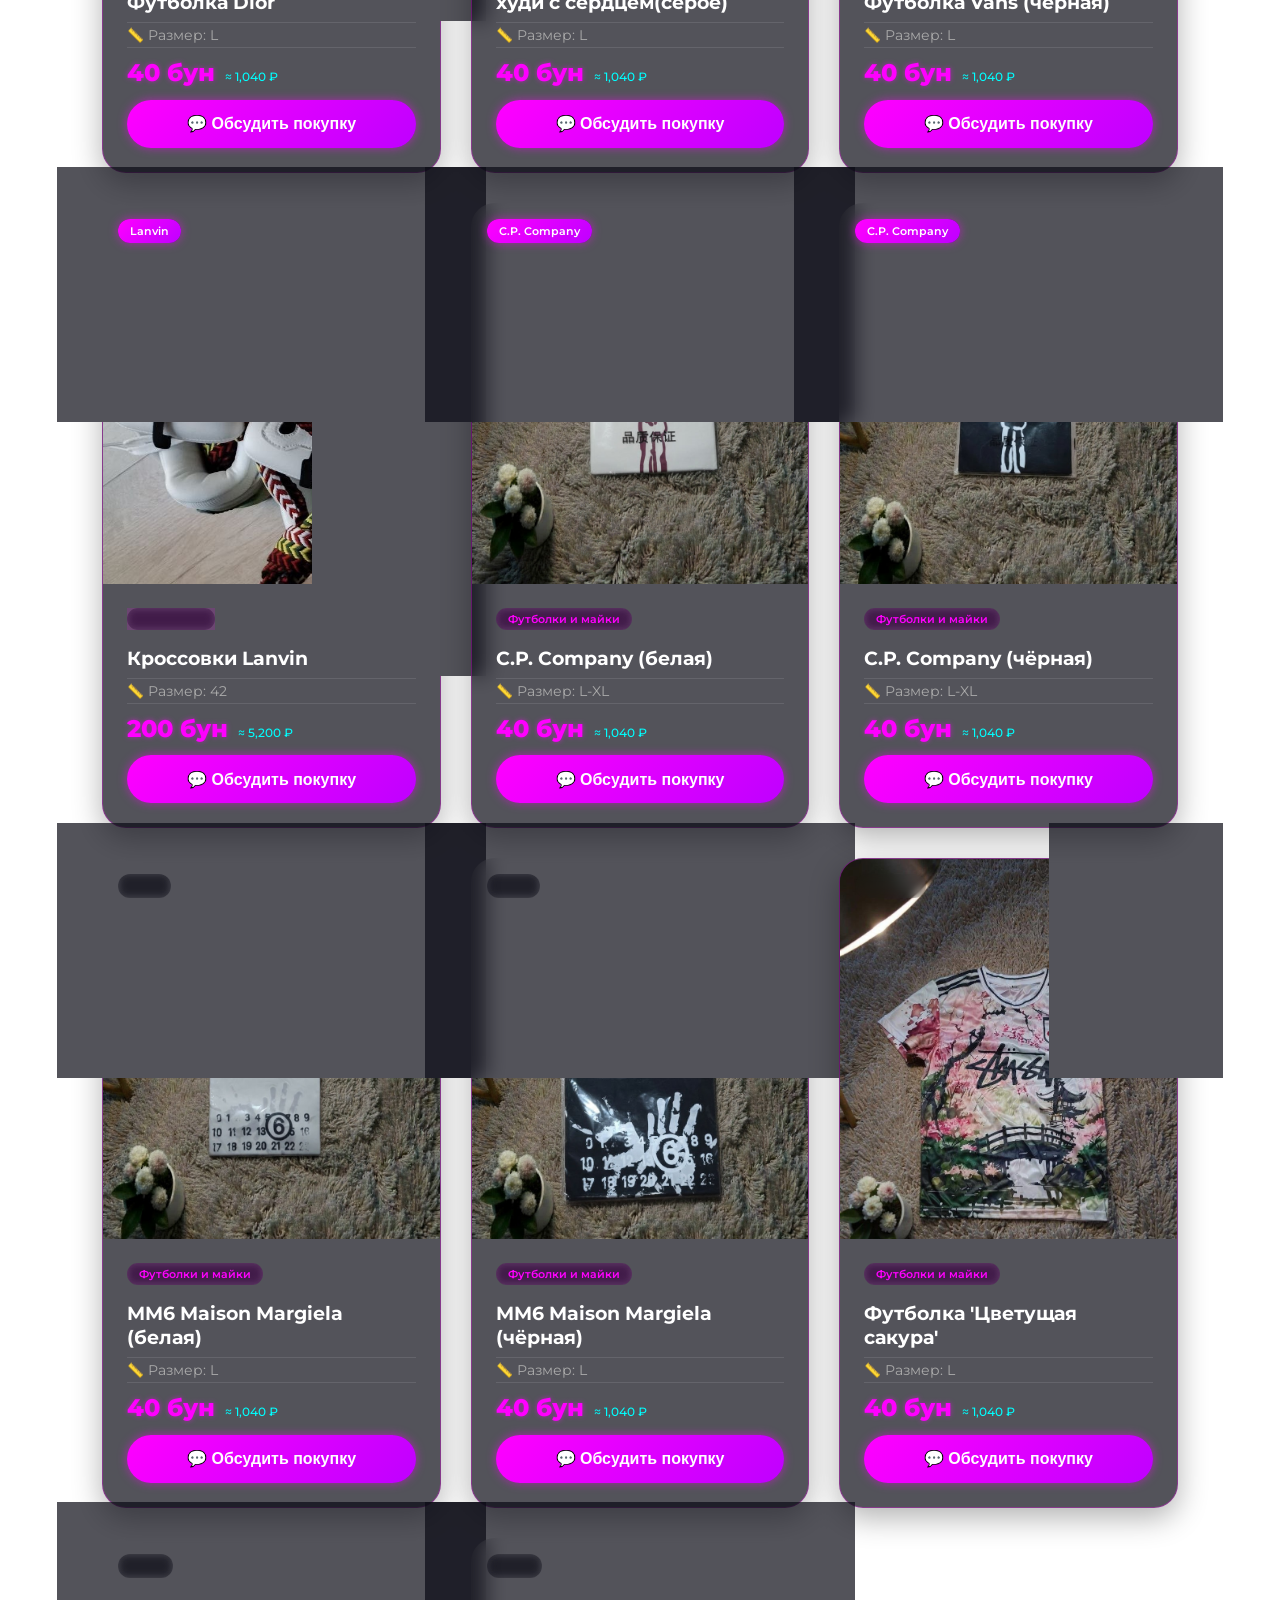
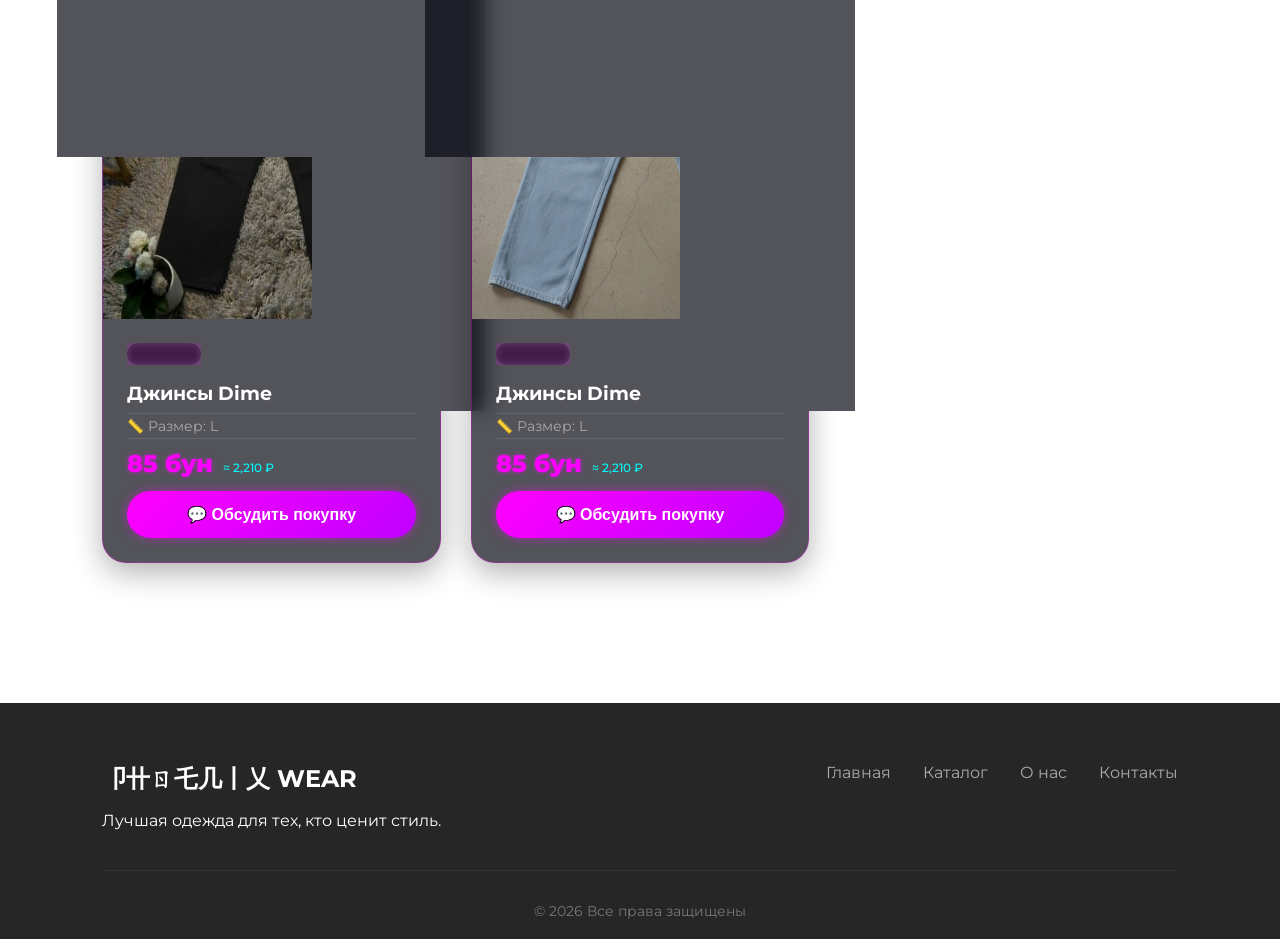
==== commit 9d31c935: "Update index.html" ====
--- a/index.html
+++ b/index.html
@@ -136,7 +136,7 @@
             tg.sendData(JSON.stringify(orderInfo));
         }
     </script>
-    <a href="https://t.me/PhoenixClothes_bot" class="tg-floating-button" target="_blank" rel="noopener noreferrer">
+    <a href="https://t.me/PhoenixClothesbot" class="tg-floating-button" target="_blank" rel="noopener noreferrer">
         <svg viewBox="0 0 24 24" class="tg-icon">
             <path d="M12 2C6.48 2 2 6.48 2 12s4.48 10 10 10 10-4.48 10-10S17.52 2 12 2zm4.64 6.8c-.15 1.58-.8 5.42-1.13 7.19-.14.75-.42 1-.68 1.03-.58.05-1.02-.38-1.58-.75-.88-.58-1.38-.94-2.23-1.5-1-.65-.35-1.01.22-1.59.15-.15 2.71-2.48 2.76-2.69a.2.2 0 0 0-.05-.18c-.06-.05-.14-.03-.21-.02-.09.02-1.49.95-4.22 2.79-.4.27-.76.41-1.08.4-.36-.01-1.04-.2-1.55-.37-.63-.2-1.12-.31-1.08-.66.02-.18.27-.36.74-.55 2.92-1.27 4.86-2.11 5.83-2.51 2.78-1.16 3.35-1.36 3.73-1.36.08 0 .27.02.39.12.1.08.13.19.14.27-.01.06.01.24 0 .38z"/>
         </svg>
--- a/css/global.css
+++ b/css/global.css
@@ -373,3 +373,35 @@
     background: linear-gradient(90deg, var(--neon-pink), var(--neon-cyan));
     height: 2px;
 }
+
+/* =====================================================================
+   КНОПКА TELEGRAM В ЛЕВОМ НИЖНЕМ УГЛУ
+   ===================================================================== */
+.tg-floating-button {
+    position: fixed;
+    bottom: 25px;       /* Отступ от нижнего края экрана */
+    left: 25px;         /* Отступ от левого края экрана */
+    width: 60px;        /* Ширина кружка */
+    height: 60px;       /* Высота кружка */
+    background-color: #2481cc; /* Фирменный цвет Telegram */
+    border-radius: 50%; /* Делаем элемент круглым */
+    display: flex;
+    align-items: center;
+    justify-content: center;
+    box-shadow: 0 4px 12px rgba(0, 0, 0, 0.25); /* Тень для эффекта объема */
+    z-index: 1000;      /* Отображаем поверх всех элементов сайта */
+    transition: transform 0.3s cubic-bezier(0.175, 0.885, 0.32, 1.275), background-color 0.3s ease;
+}
+
+/* Эффект при наведении курсора */
+.tg-floating-button:hover {
+    transform: scale(1.1); /* Слегка увеличиваем кружок */
+    background-color: #1a6baf; /* Делаем цвет чуть темнее */
+}
+
+/* Стили иконки внутри кружка */
+.tg-icon {
+    width: 32px;
+    height: 32px;
+    fill: #ffffff; /* Белый цвет иконки */
+}
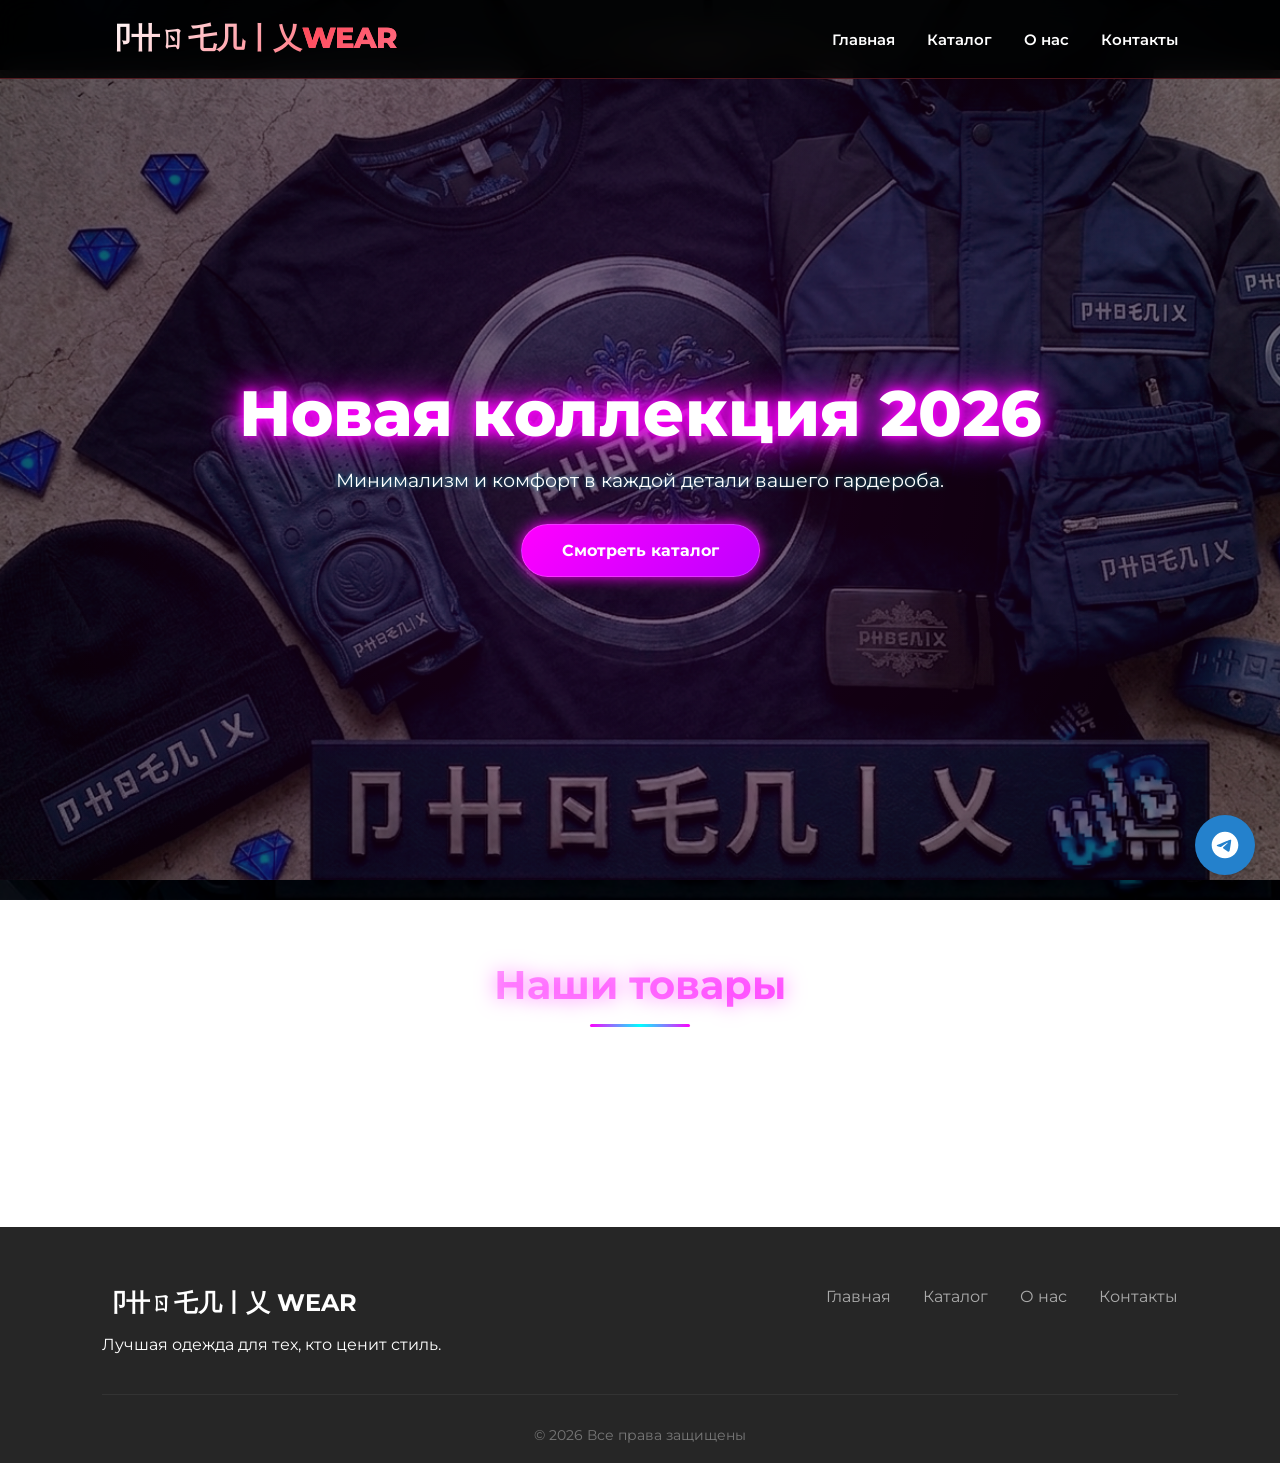
==== commit c6350f82: "Update index.html" ====
--- a/index.html
+++ b/index.html
@@ -8,7 +8,6 @@
     <link href="https://fonts.googleapis.com/css2?family=Montserrat:wght@300;400;500;600;700;800&display=swap" rel="stylesheet">
     
     <link rel="stylesheet" href="css/global.css">
-    
     <link rel="stylesheet" href="css/main.css">
 
     <script src="https://telegram.org/js/telegram-web-app.js"></script>
@@ -77,7 +76,6 @@
     </footer>
 
     <script src="js/global.js"></script>
-    
     <script src="js/main.js"></script>
     
     <script>
@@ -121,13 +119,9 @@
     </script>
 
     <script>
-        // Инициализация интерфейса WebApp
         const tg = window.Telegram.WebApp;
-        
-        // Принудительное раскрытие шторки на весь экран смартфона
         tg.expand();
 
-        // Функция отправки данных (если решишь передавать заказ в чат бота)
         function sendOrderData(productName, price) {
             const orderInfo = {
                 title: productName,
--- a/css/global.css
+++ b/css/global.css
@@ -375,33 +375,59 @@
 }
 
 /* =====================================================================
-   КНОПКА TELEGRAM В ЛЕВОМ НИЖНЕМ УГЛУ
+   ДИНАМИЧЕСКАЯ КНОПКА TELEGRAM (ВАРИАНТ 2: ПОКАЧИВАНИЕ)
    ===================================================================== */
 .tg-floating-button {
     position: fixed;
-    bottom: 25px;       /* Отступ от нижнего края экрана */
-    left: 25px;         /* Отступ от левого края экрана */
-    width: 60px;        /* Ширина кружка */
-    height: 60px;       /* Высота кружка */
-    background-color: #2481cc; /* Фирменный цвет Telegram */
-    border-radius: 50%; /* Делаем элемент круглым */
+    bottom: 25px;       
+    right: 25px;        /* Перенос на правую сторону */
+    width: 60px;        
+    height: 60px;       
+    background-color: #2481cc; 
+    border-radius: 50%; 
     display: flex;
     align-items: center;
     justify-content: center;
-    box-shadow: 0 4px 12px rgba(0, 0, 0, 0.25); /* Тень для эффекта объема */
-    z-index: 1000;      /* Отображаем поверх всех элементов сайта */
-    transition: transform 0.3s cubic-bezier(0.175, 0.885, 0.32, 1.275), background-color 0.3s ease;
-}
-
-/* Эффект при наведении курсора */
+    box-shadow: 0 4px 12px rgba(0, 0, 0, 0.25); 
+    z-index: 1000;      
+    transition: transform 0.3s ease, background-color 0.3s ease;
+    
+    /* Подключение анимации покачивания */
+    animation: tg-wobble 3.5s infinite ease-in-out;
+}
+
 .tg-floating-button:hover {
-    transform: scale(1.1); /* Слегка увеличиваем кружок */
-    background-color: #1a6baf; /* Делаем цвет чуть темнее */
-}
-
-/* Стили иконки внутри кружка */
+    transform: scale(1.1) !important; /* !important нужен для перекрытия анимации */
+    background-color: #1a6baf;
+}
+
 .tg-icon {
     width: 32px;
     height: 32px;
-    fill: #ffffff; /* Белый цвет иконки */
-}
+    fill: #ffffff; 
+}
+
+/* Логика анимации покачивания (с паузой между циклами) */
+@keyframes tg-wobble {
+    0%, 100%, 20% { transform: rotate(0); }
+    25% { transform: rotate(15deg); }
+    30% { transform: rotate(-15deg); }
+    35% { transform: rotate(10deg); }
+    40% { transform: rotate(-10deg); }
+    45% { transform: rotate(0); }
+}
+
+/* =====================================================================
+   Скрытие элементов интерфейса при открытии внутри Telegram Web App 
+   ===================================================================== */
+body.telegram-view .navbar,
+body.telegram-view .hero,
+body.telegram-view footer {
+    display: none !important;
+}
+
+/* Убираем отступы сверху, так как навбара больше нет */
+body.telegram-view main {
+    padding-top: 20px !important;
+    margin-top: 0 !important;
+}
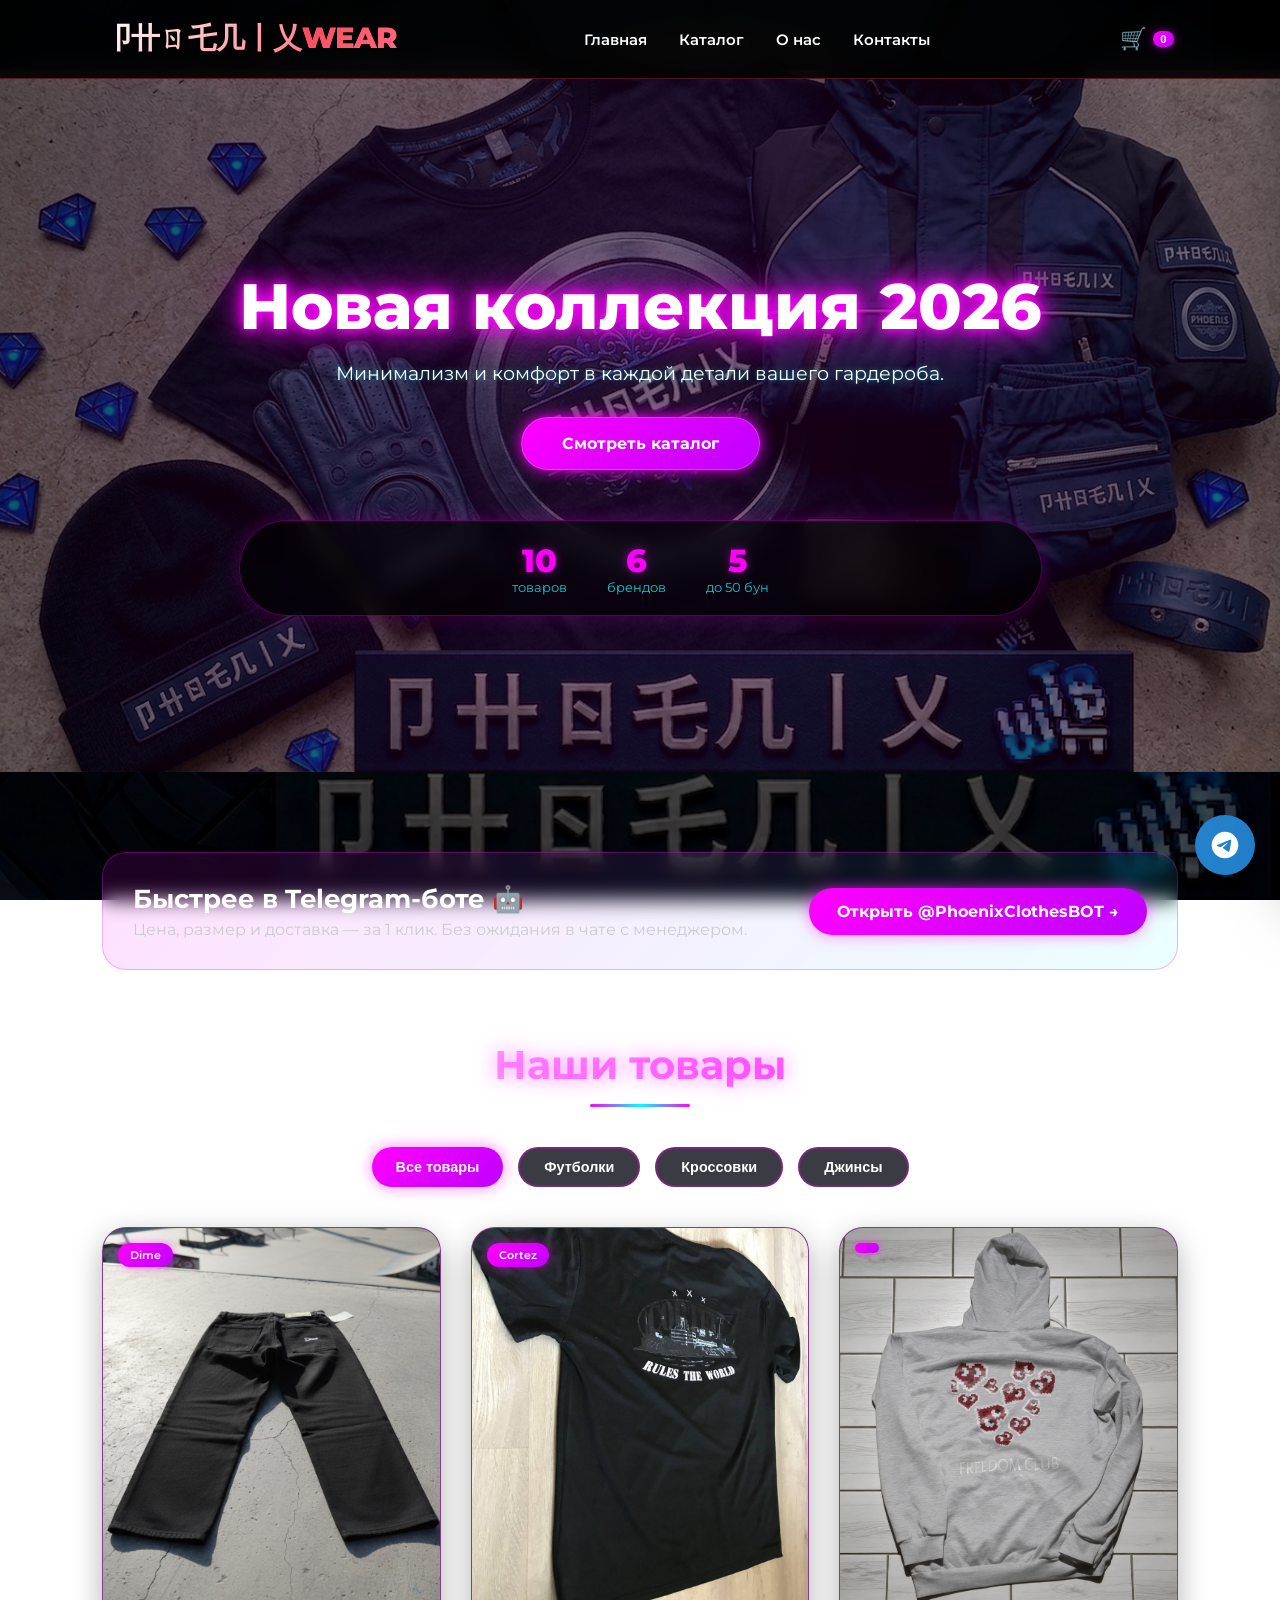
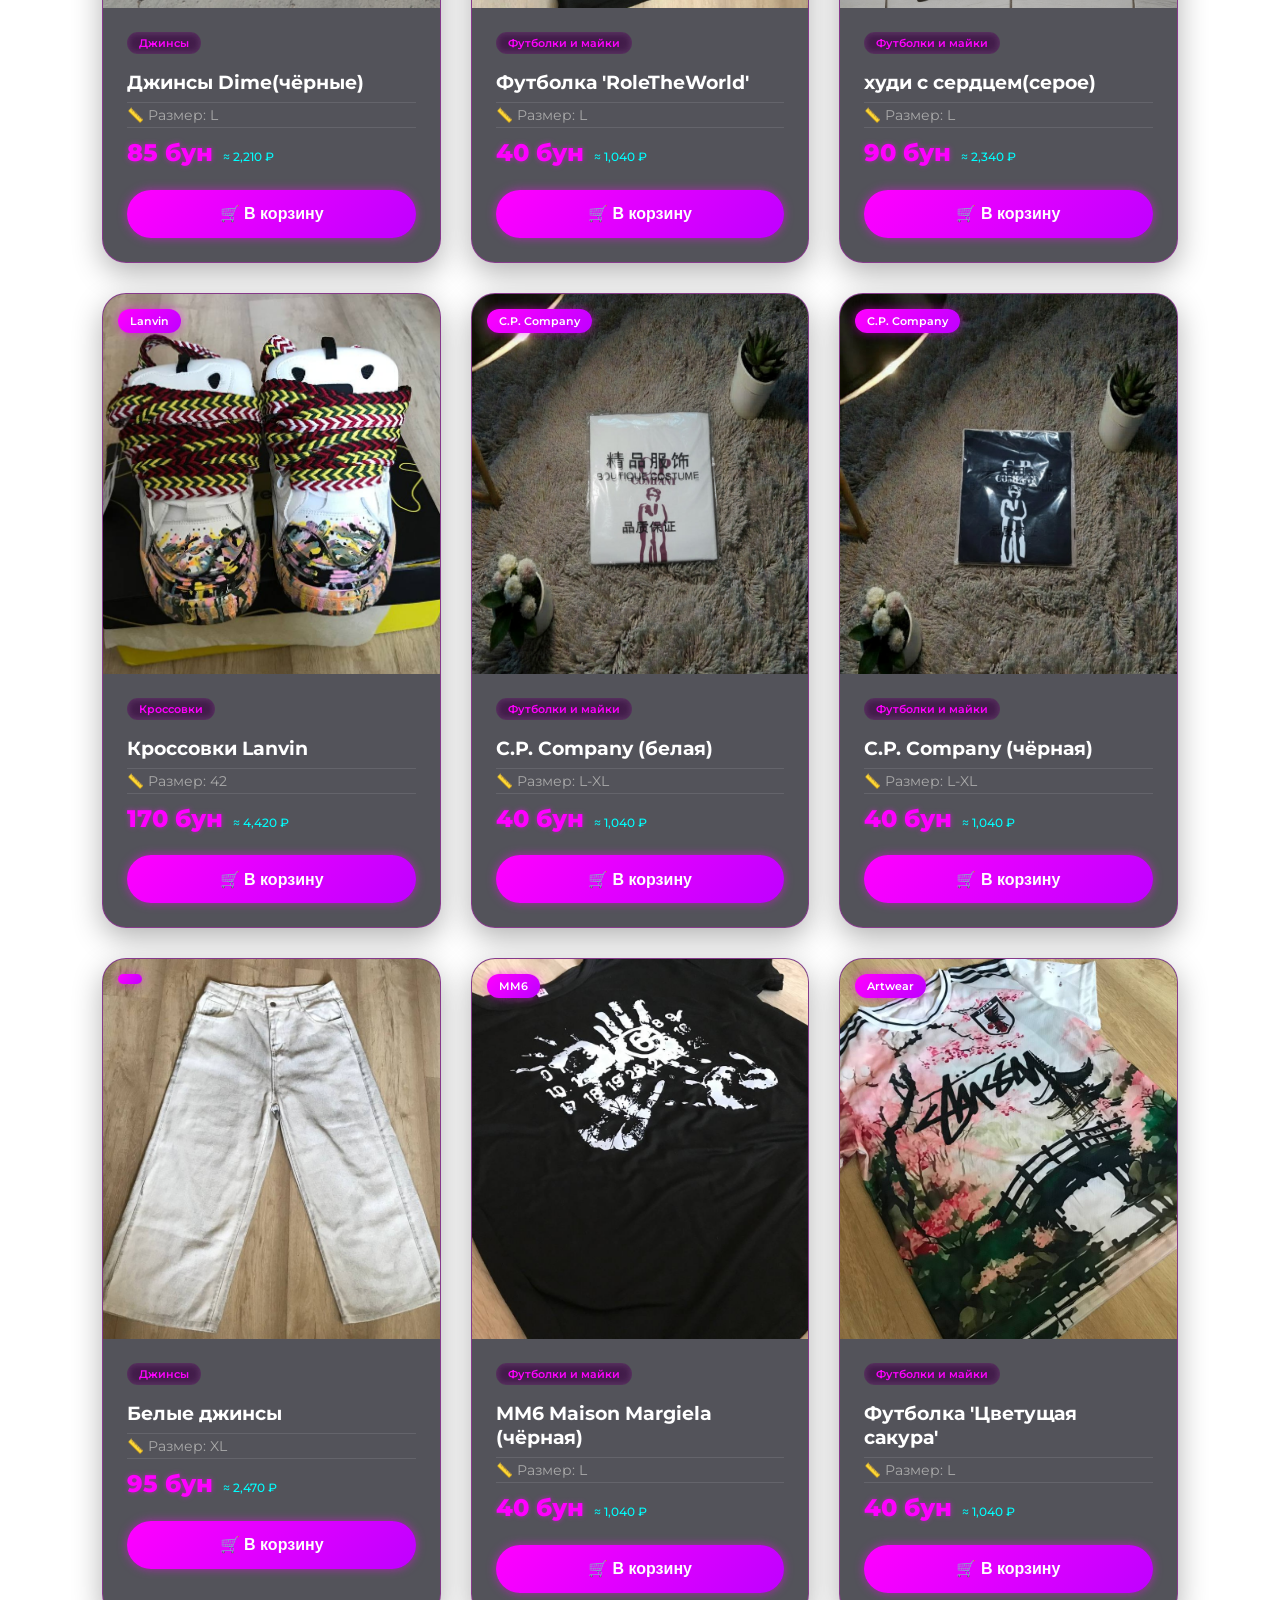
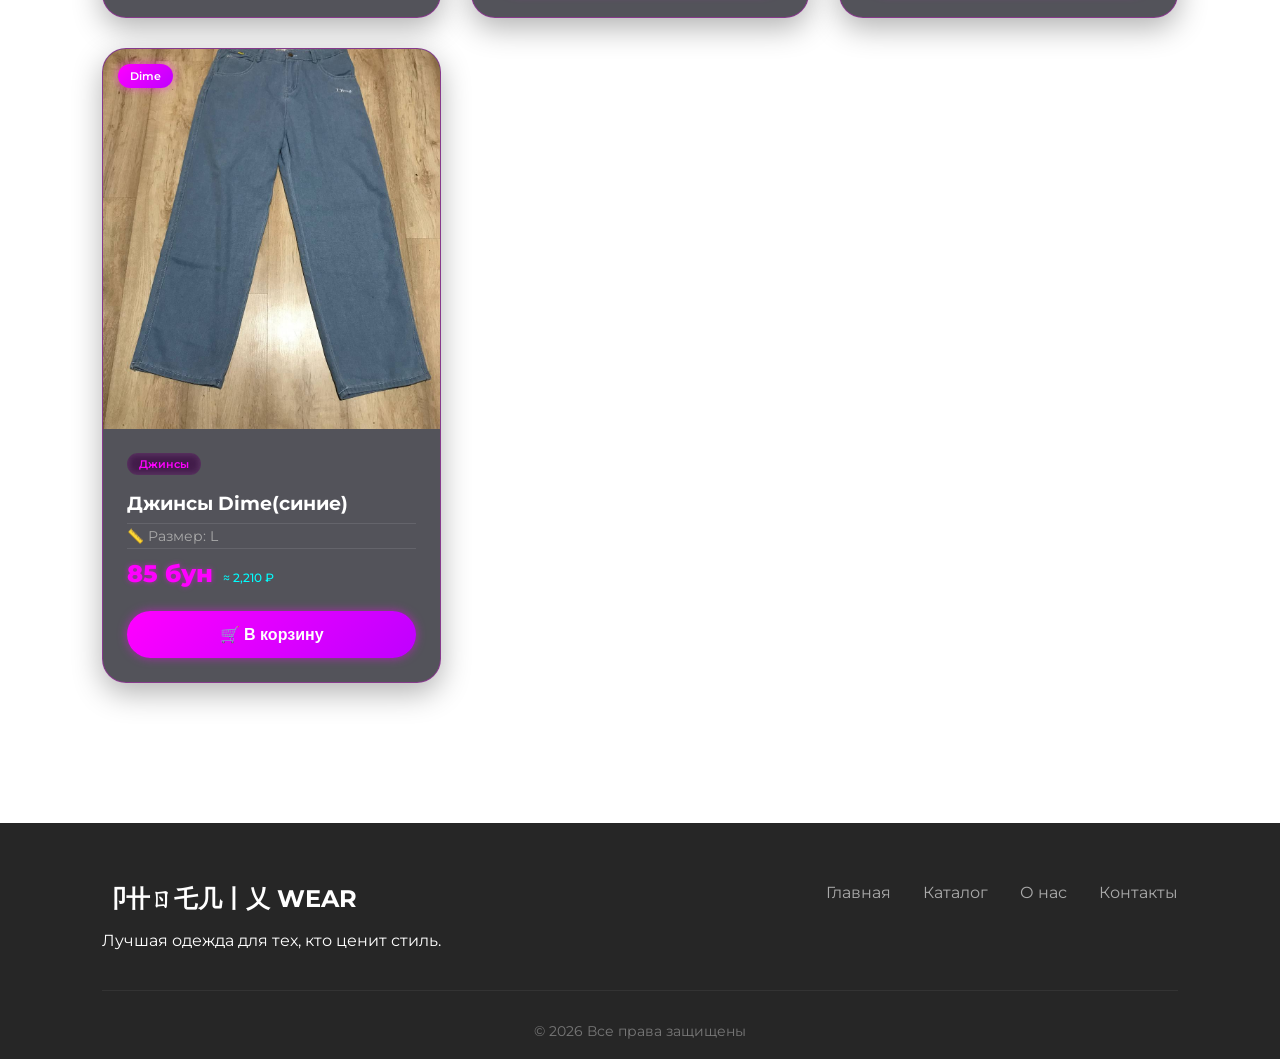
==== commit b4464d61: "Рефакторинг: рабочая корзина, призыв в бот, починка и адаптив" ====
--- a/index.html
+++ b/index.html
@@ -1,139 +1,186 @@
-<!DOCTYPE html>
-<html lang="ru">
-<head>
-    <meta charset="UTF-8">
-    <meta name="viewport" content="width=device-width, initial-scale=1.0, maximum-scale=1.0, user-scalable=no">
-    <title>卩卄ㄖ乇几丨乂 WEAR | Магазин одежды</title>
-    
-    <link href="https://fonts.googleapis.com/css2?family=Montserrat:wght@300;400;500;600;700;800&display=swap" rel="stylesheet">
-    
-    <link rel="stylesheet" href="css/global.css">
-    <link rel="stylesheet" href="css/main.css">
-
-    <script src="https://telegram.org/js/telegram-web-app.js"></script>
-</head>
-<body>
-
-    <nav class="navbar">
-        <div class="logo">卩卄ㄖ乇几丨乂<span>WEAR</span></div>
-        <div class="burger" id="burger">
-            <div></div>
-            <div></div>
-            <div></div>
-        </div>
-        <ul class="nav-links" id="navLinks">
-            <li><a href="index.html">Главная</a></li>
-            <li><a href="#catalog" id="catalogNavLink">Каталог</a></li>
-            <li><a href="contacts.html">О нас</a></li>
-            <li><a href="contacts.html#contacts">Контакты</a></li>
-        </ul>
-    </nav>
-
-    <header class="hero">
-        <div class="hero-content">
-            <h1>Новая коллекция 2026</h1>
-            <p>Минимализм и комфорт в каждой детали вашего гардероба.</p>
-            <a href="#catalog" class="cta-btn">Смотреть каталог</a>
-        </div>
-    </header>
-
-    <main id="catalog">
-        <div class="section-title" id="catalogTitle">
-            <h2>Наши товары</h2>
-            <div class="underline"></div>
-        </div>
-        <div id="catalog-grid" class="catalog-grid"></div>
-    </main>
-
-    <div id="productModal" class="modal">
-        <div class="modal-content">
-            <span class="close-modal">&times;</span>
-            <img id="modalImg" src="" alt="">
-            <h3 id="modalName"></h3>
-            <div id="modalBrand" style="margin: 10px 0;"></div>
-            <div id="modalCategory" style="margin: 10px 0;"></div>
-            <div id="modalSize" style="margin: 10px 0;"></div>
-            <div class="price" id="modalPrice" style="font-size: 2rem; margin-top: 15px;"></div>
-            <div id="modalRubHint" style="margin-top: 5px; font-size: 0.9rem; color: #28a745;"></div>
-            <a href="contacts.html#contacts" class="modal-contact-btn">📞 Связаться для покупки</a>
-        </div>
-    </div>
-
-    <footer>
-        <div class="footer-content">
-            <div class="footer-section">
-                <h3>卩卄ㄖ乇几丨乂 WEAR</h3>
-                <p>Лучшая одежда для тех, кто ценит стиль.</p>
-            </div>
-            <div class="footer-links">
-                <a href="index.html">Главная</a>
-                <a href="#catalog">Каталог</a>
-                <a href="contacts.html">О нас</a>
-                <a href="contacts.html#contacts">Контакты</a>
-            </div>
-        </div>
-        <p class="copyright">&copy; 2026 Все права защищены</p>
-    </footer>
-
-    <script src="js/global.js"></script>
-    <script src="js/main.js"></script>
-    
-    <script>
-        function scrollToCatalogTitle() {
-            const catalogTitle = document.getElementById('catalogTitle');
-            const navbar = document.querySelector('.navbar');
-            
-            if (catalogTitle) {
-                const titlePosition = catalogTitle.getBoundingClientRect().top + window.pageYOffset;
-                const navbarHeight = navbar ? navbar.offsetHeight : 80;
-                const offsetPosition = titlePosition - navbarHeight - 10;
-                
-                window.scrollTo({
-                    top: offsetPosition,
-                    behavior: 'smooth'
-                });
-                
-                catalogTitle.classList.add('highlight-title');
-                setTimeout(() => {
-                    catalogTitle.classList.remove('highlight-title');
-                }, 800);
-            }
-        }
-        
-        document.addEventListener('DOMContentLoaded', () => {
-            const catalogLinks = document.querySelectorAll('a[href="#catalog"]');
-            
-            catalogLinks.forEach(link => {
-                link.addEventListener('click', (e) => {
-                    e.preventDefault();
-                    scrollToCatalogTitle();
-                });
-            });
-            
-            if (window.location.hash === '#catalog') {
-                setTimeout(() => {
-                    scrollToCatalogTitle();
-                }, 300);
-            }
-        });
-    </script>
-
-    <script>
-        const tg = window.Telegram.WebApp;
-        tg.expand();
-
-        function sendOrderData(productName, price) {
-            const orderInfo = {
-                title: productName,
-                cost: price
-            };
-            tg.sendData(JSON.stringify(orderInfo));
-        }
-    </script>
-    <a href="https://t.me/PhoenixClothesbot" class="tg-floating-button" target="_blank" rel="noopener noreferrer">
-        <svg viewBox="0 0 24 24" class="tg-icon">
-            <path d="M12 2C6.48 2 2 6.48 2 12s4.48 10 10 10 10-4.48 10-10S17.52 2 12 2zm4.64 6.8c-.15 1.58-.8 5.42-1.13 7.19-.14.75-.42 1-.68 1.03-.58.05-1.02-.38-1.58-.75-.88-.58-1.38-.94-2.23-1.5-1-.65-.35-1.01.22-1.59.15-.15 2.71-2.48 2.76-2.69a.2.2 0 0 0-.05-.18c-.06-.05-.14-.03-.21-.02-.09.02-1.49.95-4.22 2.79-.4.27-.76.41-1.08.4-.36-.01-1.04-.2-1.55-.37-.63-.2-1.12-.31-1.08-.66.02-.18.27-.36.74-.55 2.92-1.27 4.86-2.11 5.83-2.51 2.78-1.16 3.35-1.36 3.73-1.36.08 0 .27.02.39.12.1.08.13.19.14.27-.01.06.01.24 0 .38z"/>
-        </svg>
-    </a>
-</body>
-</html>
+<!DOCTYPE html>
+<html lang="ru">
+<head>
+    <meta charset="UTF-8">
+    <meta name="viewport" content="width=device-width, initial-scale=1.0">
+    <title>卩卄ㄖ乇几丨乂 WEAR | Магазин одежды</title>
+    <meta name="description" content="卩卄ㄖ乇几丨乂 WEAR — новая коллекция 2026. Минимализм и комфорт в каждой детали. Быстрая покупка через Telegram-бот @PhoenixClothesBOT.">
+    <meta property="og:title" content="卩卄ㄖ乇几丨乂 WEAR | Магазин одежды">
+    <meta property="og:description" content="Новая коллекция 2026. Быстрая покупка через Telegram-бот @PhoenixClothesBOT.">
+    <meta property="og:type" content="website">
+    <meta property="og:image" content="images/MainImage1.png">
+    <link rel="icon" href="images/phoenix.jpg" type="image/jpeg">
+
+    <link href="https://fonts.googleapis.com/css2?family=Montserrat:wght@300;400;500;600;700;800&display=swap" rel="stylesheet">
+
+    <link rel="stylesheet" href="css/global.css">
+    <link rel="stylesheet" href="css/main.css">
+
+    <script src="https://telegram.org/js/telegram-web-app.js"></script>
+</head>
+<body>
+
+    <nav class="navbar">
+        <div class="logo">卩卄ㄖ乇几丨乂<span>WEAR</span></div>
+        <ul class="nav-links" id="navLinks">
+            <li><a href="index.html">Главная</a></li>
+            <li><a href="#catalog" id="catalogNavLink">Каталог</a></li>
+            <li><a href="contacts.html">О нас</a></li>
+            <li><a href="contacts.html#contacts">Контакты</a></li>
+        </ul>
+        <div class="navbar-actions">
+            <button id="cartBtn" class="cart-btn" aria-label="Открыть корзину">
+                🛒<span id="cartCount" class="cart-count">0</span>
+            </button>
+            <div class="burger" id="burger">
+                <div></div>
+                <div></div>
+                <div></div>
+            </div>
+        </div>
+    </nav>
+
+    <header class="hero">
+        <div class="hero-content">
+            <h1>Новая коллекция 2026</h1>
+            <p>Минимализм и комфорт в каждой детали вашего гардероба.</p>
+            <a href="#catalog" class="cta-btn">Смотреть каталог</a>
+        </div>
+    </header>
+
+    <section class="bot-banner">
+        <div class="bot-banner-content">
+            <div class="bot-banner-text">
+                <h2>Быстрее в Telegram-боте 🤖</h2>
+                <p>Цена, размер и доставка — за 1 клик. Без ожидания в чате с менеджером.</p>
+            </div>
+            <a href="https://t.me/PhoenixClothesBOT?start=menu" class="cta-bot-btn" target="_blank" rel="noopener noreferrer">Открыть @PhoenixClothesBOT →</a>
+        </div>
+    </section>
+
+    <main id="catalog">
+        <div class="section-title" id="catalogTitle">
+            <h2>Наши товары</h2>
+            <div class="underline"></div>
+        </div>
+        <div id="catalog-grid" class="catalog-grid"></div>
+    </main>
+
+    <div id="productModal" class="modal">
+        <div class="modal-content">
+            <span class="close-modal">&times;</span>
+            <div class="modal-img-wrap">
+                <img id="modalImg" src="" alt="">
+            </div>
+            <h3 id="modalName"></h3>
+            <div id="modalBrand" style="margin: 10px 0;"></div>
+            <div id="modalCategory" style="margin: 10px 0;"></div>
+            <div id="modalSize" style="margin: 10px 0;"></div>
+            <div class="price" id="modalPrice" style="font-size: 2rem; margin-top: 15px;"></div>
+            <div id="modalRubHint" style="margin-top: 5px; font-size: 0.9rem; color: #28a745;"></div>
+            <div class="modal-actions">
+                <a id="modalBotBtn" class="modal-bot-btn" target="_blank" rel="noopener noreferrer">🤖 Купить в боте</a>
+                <button id="modalDiscussBtn" class="modal-discuss-btn" type="button">💬 Обсудить с менеджером</button>
+            </div>
+        </div>
+    </div>
+
+    <!-- Корзина (drawer) -->
+    <aside id="cartDrawer" class="cart-drawer" aria-hidden="true">
+        <div class="cart-drawer-content">
+            <div class="cart-header">
+                <h3>🛒 Ваша корзина</h3>
+                <button id="closeCart" class="close-cart" aria-label="Закрыть корзину">&times;</button>
+            </div>
+            <div id="cartItems" class="cart-items"></div>
+            <div class="cart-footer">
+                <div class="cart-total">Итого: <span id="cartTotal">0</span> ₽</div>
+                <button id="checkoutBot" class="checkout-bot-btn" type="button">🤖 Оформить в боте</button>
+                <button id="copyOrder" class="copy-order-btn" type="button">📋 Скопировать заказ</button>
+                <a id="goToBot" class="go-to-bot-btn" href="https://t.me/PhoenixClothesBOT?start=menu" target="_blank" rel="noopener noreferrer">Открыть @PhoenixClothesBOT</a>
+            </div>
+        </div>
+    </aside>
+    <div id="drawerOverlay" class="drawer-overlay"></div>
+
+    <footer>
+        <div class="footer-content">
+            <div class="footer-section">
+                <h3>卩卄ㄖ乇几丨乂 WEAR</h3>
+                <p>Лучшая одежда для тех, кто ценит стиль.</p>
+            </div>
+            <div class="footer-links">
+                <a href="index.html">Главная</a>
+                <a href="#catalog">Каталог</a>
+                <a href="contacts.html">О нас</a>
+                <a href="contacts.html#contacts">Контакты</a>
+            </div>
+        </div>
+        <p class="copyright">&copy; 2026 Все права защищены</p>
+    </footer>
+
+    <!-- Нижняя липкая полоса (мобильная) -->
+    <div class="mobile-action-bar">
+        <button id="openCartMobile" class="mobile-cart-btn" type="button">🛒 <span id="cartCountMobile">0</span></button>
+        <a href="https://t.me/PhoenixClothesBOT?start=menu" class="mobile-bot-btn" target="_blank" rel="noopener noreferrer">🤖 Купить в боте</a>
+    </div>
+
+    <script src="js/global.js"></script>
+    <script src="js/main.js"></script>
+
+    <script>
+        function scrollToCatalogTitle() {
+            const catalogTitle = document.getElementById('catalogTitle');
+            const navbar = document.querySelector('.navbar');
+
+            if (catalogTitle) {
+                const titlePosition = catalogTitle.getBoundingClientRect().top + window.pageYOffset;
+                const navbarHeight = navbar ? navbar.offsetHeight : 80;
+                const offsetPosition = titlePosition - navbarHeight - 10;
+
+                window.scrollTo({
+                    top: offsetPosition,
+                    behavior: 'smooth'
+                });
+
+                catalogTitle.classList.add('highlight-title');
+                setTimeout(() => {
+                    catalogTitle.classList.remove('highlight-title');
+                }, 800);
+            }
+        }
+
+        document.addEventListener('DOMContentLoaded', () => {
+            const catalogLinks = document.querySelectorAll('a[href="#catalog"]');
+
+            catalogLinks.forEach(link => {
+                link.addEventListener('click', (e) => {
+                    e.preventDefault();
+                    scrollToCatalogTitle();
+                });
+            });
+
+            if (window.location.hash === '#catalog') {
+                setTimeout(() => {
+                    scrollToCatalogTitle();
+                }, 300);
+            }
+        });
+    </script>
+
+    <script>
+        // Telegram WebApp — защищённая инициализация (не падает вне Telegram)
+        (function () {
+            var tg = window.Telegram && window.Telegram.WebApp;
+            if (tg) {
+                try { tg.expand(); } catch (e) { /* ignore */ }
+            }
+        })();
+    </script>
+    <a href="https://t.me/PhoenixClothesBOT?start=menu" class="tg-floating-button" target="_blank" rel="noopener noreferrer">
+        <svg viewBox="0 0 24 24" class="tg-icon">
+            <path d="M12 2C6.48 2 2 6.48 2 12s4.48 10 10 10 10-4.48 10-10S17.52 2 12 2zm4.64 6.8c-.15 1.58-.8 5.42-1.13 7.19-.14.75-.42 1-.68 1.03-.58.05-1.02-.38-1.58-.75-.88-.58-1.38-.94-2.23-1.5-1-.65-.35-1.01.22-1.59.15-.15 2.71-2.48 2.76-2.69a.2.2 0 0 0-.05-.18c-.06-.05-.14-.03-.21-.02-.09.02-1.49.95-4.22 2.79-.4.27-.76.41-1.08.4-.36-.01-1.04-.2-1.55-.37-.63-.2-1.12-.31-1.08-.66.02-.18.27-.36.74-.55 2.92-1.27 4.86-2.11 5.83-2.51 2.78-1.16 3.35-1.36 3.73-1.36.08 0 .27.02.39.12.1.08.13.19.14.27-.01.06.01.24 0 .38z"/>
+        </svg>
+    </a>
+</body>
+</html>
--- a/css/global.css
+++ b/css/global.css
@@ -136,7 +136,8 @@
 
 /* Hero секция - для главной страницы */
 .hero {
-    height: 90vh;
+    min-height: 78vh;
+    height: auto;
     background: rgba(0,0,0,0.3);
     display: flex;
     align-items: center;
@@ -145,6 +146,7 @@
     color: white;
     margin-bottom: 80px;
     margin-top: 70px;
+    padding: 90px 20px 60px;
     border-radius: 0;
 }
 
@@ -393,7 +395,7 @@
     transition: transform 0.3s ease, background-color 0.3s ease;
     
     /* Подключение анимации покачивания */
-    animation: tg-wobble 3.5s infinite ease-in-out;
+    animation: tg-wobble 1.5s infinite ease-in-out;
 }
 
 .tg-floating-button:hover {
@@ -422,7 +424,9 @@
    ===================================================================== */
 body.telegram-view .navbar,
 body.telegram-view .hero,
-body.telegram-view footer {
+body.telegram-view footer,
+body.telegram-view .mobile-action-bar,
+body.telegram-view .tg-floating-button {
     display: none !important;
 }
 
--- a/css/main.css
+++ b/css/main.css
@@ -4,7 +4,8 @@
 
 /* Hero секция */
 .hero {
-    height: 90vh;
+    min-height: 78vh;
+    height: auto;
     background: linear-gradient(135deg, rgba(0,0,0,0.6), rgba(0,0,0,0.5)), 
                 url('../images/MainImage1.png');
     background-size: cover;
@@ -16,6 +17,7 @@
     color: white;
     margin-bottom: 80px;
     margin-top: 70px;
+    padding: 100px 20px 60px;
     position: relative;
     overflow: hidden;
 }
@@ -376,7 +378,7 @@
 
 /* Адаптив */
 @media (max-width: 768px) {
-    .hero { height: 70vh; margin-top: 60px; }
+    .hero { min-height: 60vh; height: auto; margin-top: 60px; padding: 80px 18px 50px; }
     .hero-content h1 { font-size: 2.2rem; }
     .hero-content p { font-size: 1rem; }
     .section-title h2 { font-size: 2rem; }
@@ -412,3 +414,360 @@
         padding: 0 5% 50px;
     }
 }
+
+/* =====================================================================
+   КОРЗИНА / DRAWER / БАННЕР БОТА / MOBILE-BAR (неоновый стиль)
+   ===================================================================== */
+
+/* Действия в навбаре */
+.navbar-actions {
+    display: flex;
+    align-items: center;
+    gap: 1.2rem;
+}
+
+.cart-btn {
+    background: transparent;
+    border: none;
+    color: #fff;
+    cursor: pointer;
+    font-size: 1.35rem;
+    display: flex;
+    align-items: center;
+    padding: 0 4px;
+    transition: 0.3s;
+}
+
+.cart-btn:hover { transform: scale(1.1); }
+
+.cart-count {
+    margin-left: 6px;
+    min-width: 20px;
+    background: linear-gradient(135deg, #ff00ff, #bf00ff);
+    color: #fff;
+    font-size: 0.7rem;
+    font-weight: 700;
+    padding: 2px 7px;
+    border-radius: 20px;
+    box-shadow: 0 0 10px rgba(255, 0, 255, 0.5);
+}
+
+/* Drawer */
+.cart-drawer {
+    position: fixed;
+    top: 0;
+    right: 0;
+    height: 100%;
+    width: min(420px, 92vw);
+    background: rgba(10, 10, 25, 0.97);
+    backdrop-filter: blur(12px);
+    border-left: 1px solid rgba(255, 0, 255, 0.3);
+    box-shadow: -20px 0 60px rgba(0, 0, 0, 0.5);
+    transform: translateX(110%);
+    transition: transform 0.35s ease;
+    z-index: 1500;
+    display: flex;
+}
+
+.cart-drawer.open { transform: translateX(0); }
+
+.cart-drawer-content { display: flex; flex-direction: column; width: 100%; height: 100%; }
+
+.cart-header {
+    display: flex;
+    justify-content: space-between;
+    align-items: center;
+    padding: 20px;
+    border-bottom: 1px solid rgba(255, 0, 255, 0.2);
+}
+
+.cart-header h3 { font-size: 1.2rem; color: #fff; }
+
+.close-cart {
+    background: transparent;
+    border: none;
+    color: #fff;
+    font-size: 1.8rem;
+    cursor: pointer;
+    transition: 0.3s;
+}
+
+.close-cart:hover { color: #ff00ff; }
+
+.cart-items {
+    flex: 1;
+    overflow-y: auto;
+    padding: 15px 20px;
+}
+
+.cart-empty { text-align: center; color: #aaa; padding: 40px 0; }
+
+.cart-item {
+    display: flex;
+    justify-content: space-between;
+    align-items: center;
+    padding: 12px 0;
+    border-bottom: 1px solid rgba(255, 255, 255, 0.08);
+    gap: 10px;
+}
+
+.cart-item-info { display: flex; flex-direction: column; }
+
+.cart-item-name { font-weight: 600; color: #fff; }
+
+.cart-item-price { color: #ff00ff; font-size: 0.9rem; font-weight: 600; }
+
+.cart-item-qty { display: flex; align-items: center; gap: 8px; }
+
+.qty-btn {
+    width: 28px;
+    height: 28px;
+    border-radius: 50%;
+    border: 1px solid rgba(255, 0, 255, 0.4);
+    background: transparent;
+    color: #fff;
+    cursor: pointer;
+    font-size: 1rem;
+    line-height: 1;
+    transition: 0.3s;
+}
+
+.qty-btn:hover { background: rgba(255, 0, 255, 0.2); box-shadow: 0 0 8px rgba(255, 0, 255, 0.5); }
+
+.qty-value { min-width: 22px; text-align: center; color: #fff; }
+
+.cart-footer {
+    border-top: 1px solid rgba(255, 0, 255, 0.2);
+    padding: 20px;
+    display: flex;
+    flex-direction: column;
+    gap: 10px;
+}
+
+.cart-total { text-align: center; font-size: 1.1rem; font-weight: 700; color: #fff; }
+.cart-total span { color: #ff00ff; font-size: 1.3rem; }
+
+.checkout-bot-btn {
+    background: linear-gradient(135deg, #ff00ff, #bf00ff);
+    color: #fff;
+    border: none;
+    border-radius: 50px;
+    padding: 14px;
+    font-weight: 700;
+    font-size: 1rem;
+    cursor: pointer;
+    box-shadow: 0 0 15px rgba(255, 0, 255, 0.5);
+    transition: 0.3s;
+}
+
+.checkout-bot-btn:hover { box-shadow: 0 0 25px rgba(255, 0, 255, 0.8); transform: translateY(-2px); }
+
+.copy-order-btn,
+.go-to-bot-btn {
+    background: transparent;
+    border: 1px solid rgba(255, 0, 255, 0.4);
+    color: #fff;
+    border-radius: 50px;
+    padding: 12px;
+    cursor: pointer;
+    font-weight: 600;
+    text-decoration: none;
+    text-align: center;
+    transition: 0.3s;
+}
+
+.copy-order-btn:hover,
+.go-to-bot-btn:hover { background: rgba(255, 0, 255, 0.15); }
+
+/* Overlay */
+.drawer-overlay {
+    position: fixed;
+    inset: 0;
+    background: rgba(0, 0, 0, 0.6);
+    opacity: 0;
+    visibility: hidden;
+    transition: opacity 0.35s ease;
+    z-index: 1400;
+}
+
+.drawer-overlay.active { opacity: 1; visibility: visible; }
+
+/* Кнопка «В корзину» */
+.cart-add-btn {
+    width: 100%;
+    padding: 0.9rem;
+    background: linear-gradient(135deg, #ff00ff, #bf00ff);
+    color: #fff;
+    border: none;
+    border-radius: 50px;
+    font-weight: 700;
+    font-size: 1rem;
+    cursor: pointer;
+    transition: 0.3s;
+    margin-top: 0.8rem;
+    box-shadow: 0 0 10px rgba(255, 0, 255, 0.5);
+}
+
+.cart-add-btn:hover {
+    background: linear-gradient(135deg, #ff44ff, #df44ff);
+    transform: translateY(-3px);
+    box-shadow: 0 0 25px rgba(255, 0, 255, 0.8);
+}
+
+/* Кнопки в модалке */
+.modal-content { max-height: 92vh; overflow-y: auto; }
+
+.modal-img-wrap { margin-bottom: 15px; }
+
+.modal-img-wrap img {
+    max-width: 100%;
+    max-height: 360px;
+    width: 100%;
+    object-fit: cover;
+    border-radius: 16px;
+}
+
+.modal-actions {
+    display: flex;
+    gap: 12px;
+    flex-wrap: wrap;
+    justify-content: center;
+    margin-top: 25px;
+}
+
+.modal-bot-btn {
+    padding: 14px 26px;
+    background: linear-gradient(135deg, #ff00ff, #bf00ff);
+    color: #fff;
+    text-decoration: none;
+    border-radius: 50px;
+    font-weight: 700;
+    box-shadow: 0 0 15px rgba(255, 0, 255, 0.5);
+    transition: 0.3s;
+}
+
+.modal-bot-btn:hover { transform: scale(1.03); box-shadow: 0 0 25px rgba(255, 0, 255, 0.8); }
+
+.modal-discuss-btn {
+    padding: 14px 26px;
+    background: transparent;
+    border: 1px solid rgba(0, 255, 255, 0.5);
+    color: #00ffff;
+    border-radius: 50px;
+    font-weight: 700;
+    cursor: pointer;
+    transition: 0.3s;
+}
+
+.modal-discuss-btn:hover { background: rgba(0, 255, 255, 0.12); box-shadow: 0 0 15px rgba(0, 255, 255, 0.4); }
+
+/* Баннер бота */
+.bot-banner {
+    background: linear-gradient(135deg, rgba(255, 0, 255, 0.12), rgba(0, 255, 255, 0.08));
+    border: 1px solid rgba(255, 0, 255, 0.3);
+    border-radius: 24px;
+    margin: 0 8% 70px;
+    padding: 30px;
+    backdrop-filter: blur(10px);
+}
+
+.bot-banner-content {
+    display: flex;
+    align-items: center;
+    justify-content: space-between;
+    gap: 20px;
+    flex-wrap: wrap;
+}
+
+.bot-banner-text h2 { font-size: 1.6rem; color: #fff; margin-bottom: 6px; }
+.bot-banner-text p { color: #ccc; }
+
+.cta-bot-btn {
+    background: linear-gradient(135deg, #ff00ff, #bf00ff);
+    color: #fff;
+    padding: 14px 28px;
+    border-radius: 50px;
+    font-weight: 700;
+    text-decoration: none;
+    box-shadow: 0 0 15px rgba(255, 0, 255, 0.5);
+    transition: 0.3s;
+    white-space: nowrap;
+}
+
+.cta-bot-btn:hover { transform: translateY(-3px); box-shadow: 0 0 30px rgba(255, 0, 255, 0.8); }
+
+/* Скелет-плейсхолдер для изображений */
+.img-container::before {
+    content: '';
+    position: absolute;
+    inset: 0;
+    z-index: 0;
+    background: linear-gradient(90deg, rgba(255, 0, 255, 0.08), rgba(0, 255, 255, 0.12), rgba(255, 0, 255, 0.08));
+    background-size: 200% 100%;
+    animation: shimmer 1.4s infinite;
+}
+
+.img-container img {
+    position: relative;
+    z-index: 1;
+    opacity: 0;
+    transition: opacity 0.6s ease, transform 0.6s ease;
+}
+
+.img-container img.loaded { opacity: 1; }
+
+.badge { z-index: 3; }
+
+@keyframes shimmer {
+    from { background-position: 200% 0; }
+    to { background-position: -200% 0; }
+}
+
+/* Нижняя липкая полоса (мобильная) */
+.mobile-action-bar {
+    position: fixed;
+    bottom: 0;
+    left: 0;
+    right: 0;
+    display: none;
+    z-index: 1200;
+}
+
+.mobile-cart-btn,
+.mobile-bot-btn {
+    flex: 1;
+    border: none;
+    text-decoration: none;
+    padding: 16px;
+    font-weight: 700;
+    font-size: 1rem;
+}
+
+.mobile-cart-btn {
+    background: rgba(10, 10, 25, 0.96);
+    color: #fff;
+    backdrop-filter: blur(10px);
+}
+
+.mobile-bot-btn {
+    background: linear-gradient(135deg, #ff00ff, #bf00ff);
+    color: #fff;
+    box-shadow: 0 0 15px rgba(255, 0, 255, 0.5);
+}
+
+@media (max-width: 768px) {
+    .mobile-action-bar { display: flex; }
+    .tg-floating-button { display: none; }
+    body { padding-bottom: 78px; }
+    .bot-banner { margin: 0 5% 50px; padding: 22px; }
+    .bot-banner-text h2 { font-size: 1.3rem; }
+    .cta-bot-btn { padding: 12px 22px; }
+}
+
+@media (max-width: 480px) {
+    .cart-add-btn { padding: 0.7rem; font-size: 0.9rem; }
+    .modal-actions { flex-direction: column; }
+    .modal-bot-btn, .modal-discuss-btn { width: 100%; }
+    .bot-banner-content { flex-direction: column; text-align: center; }
+    .cta-bot-btn { width: 100%; }
+}
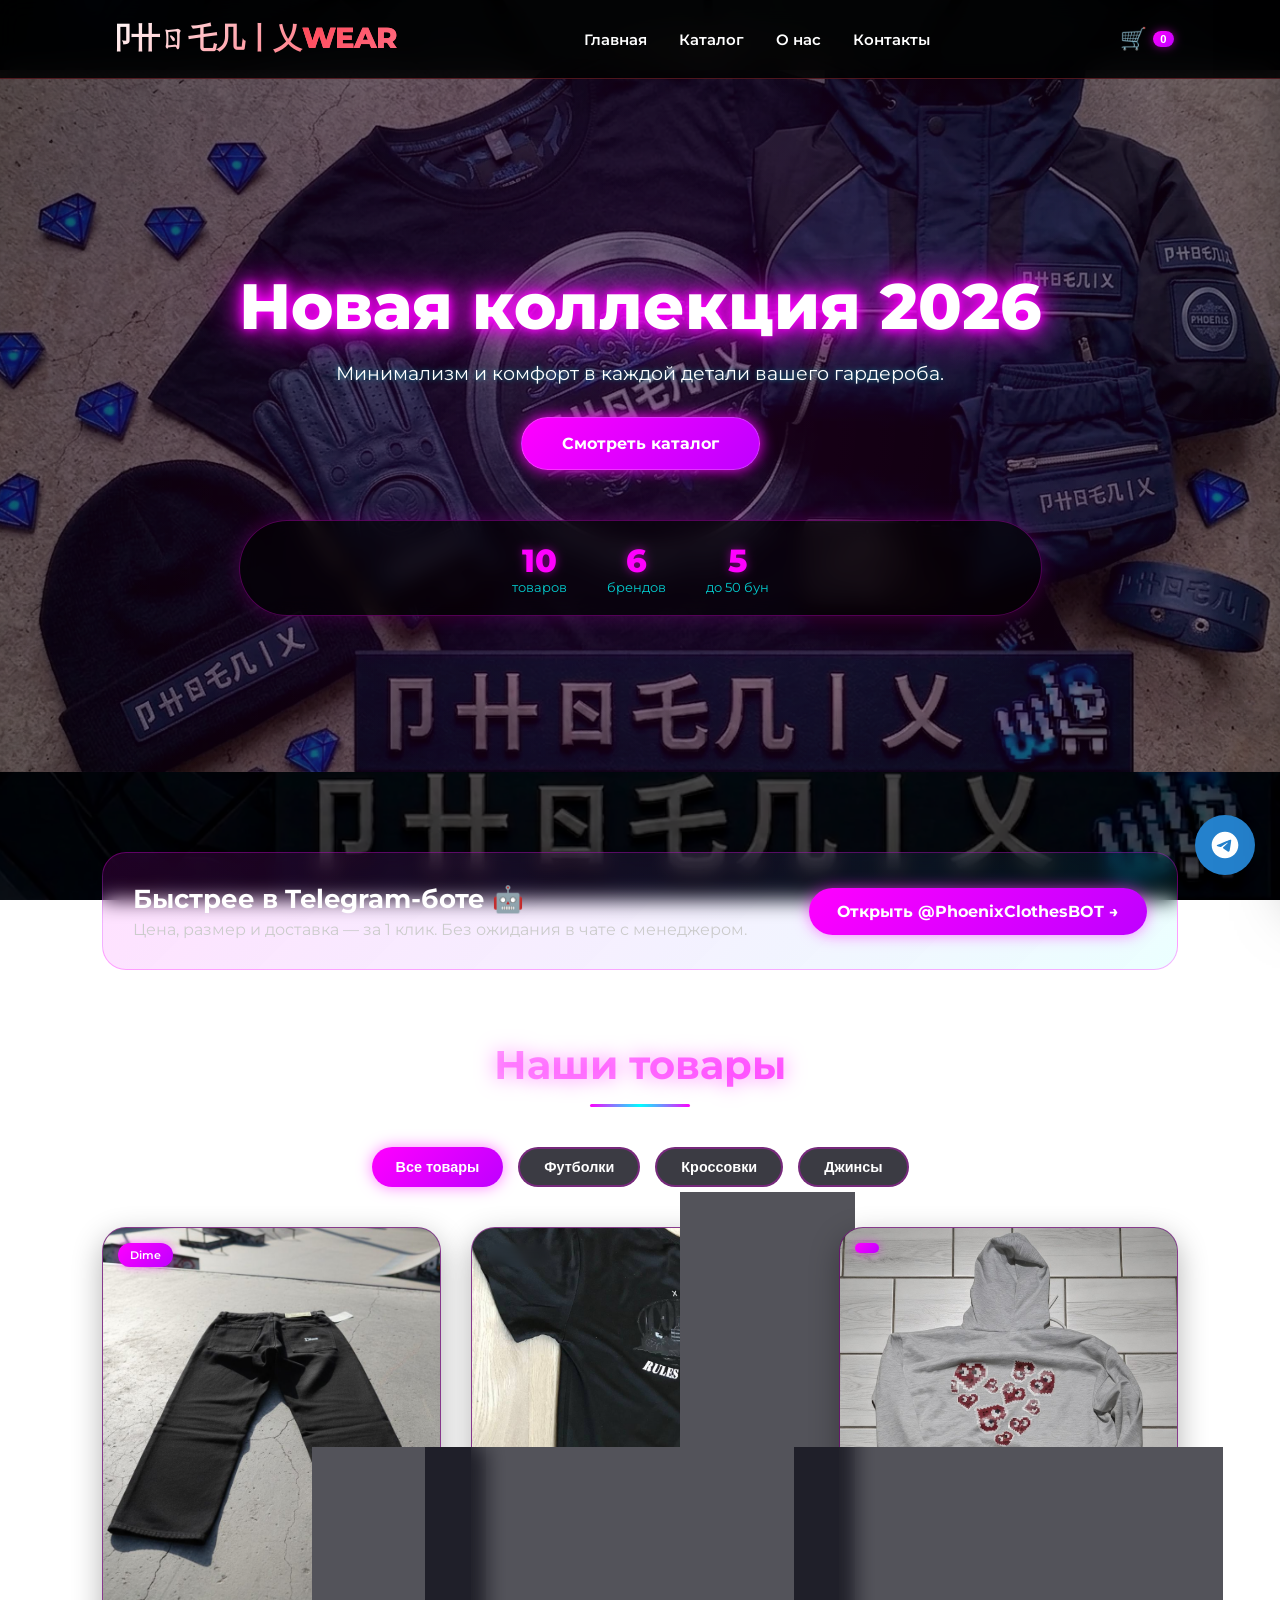
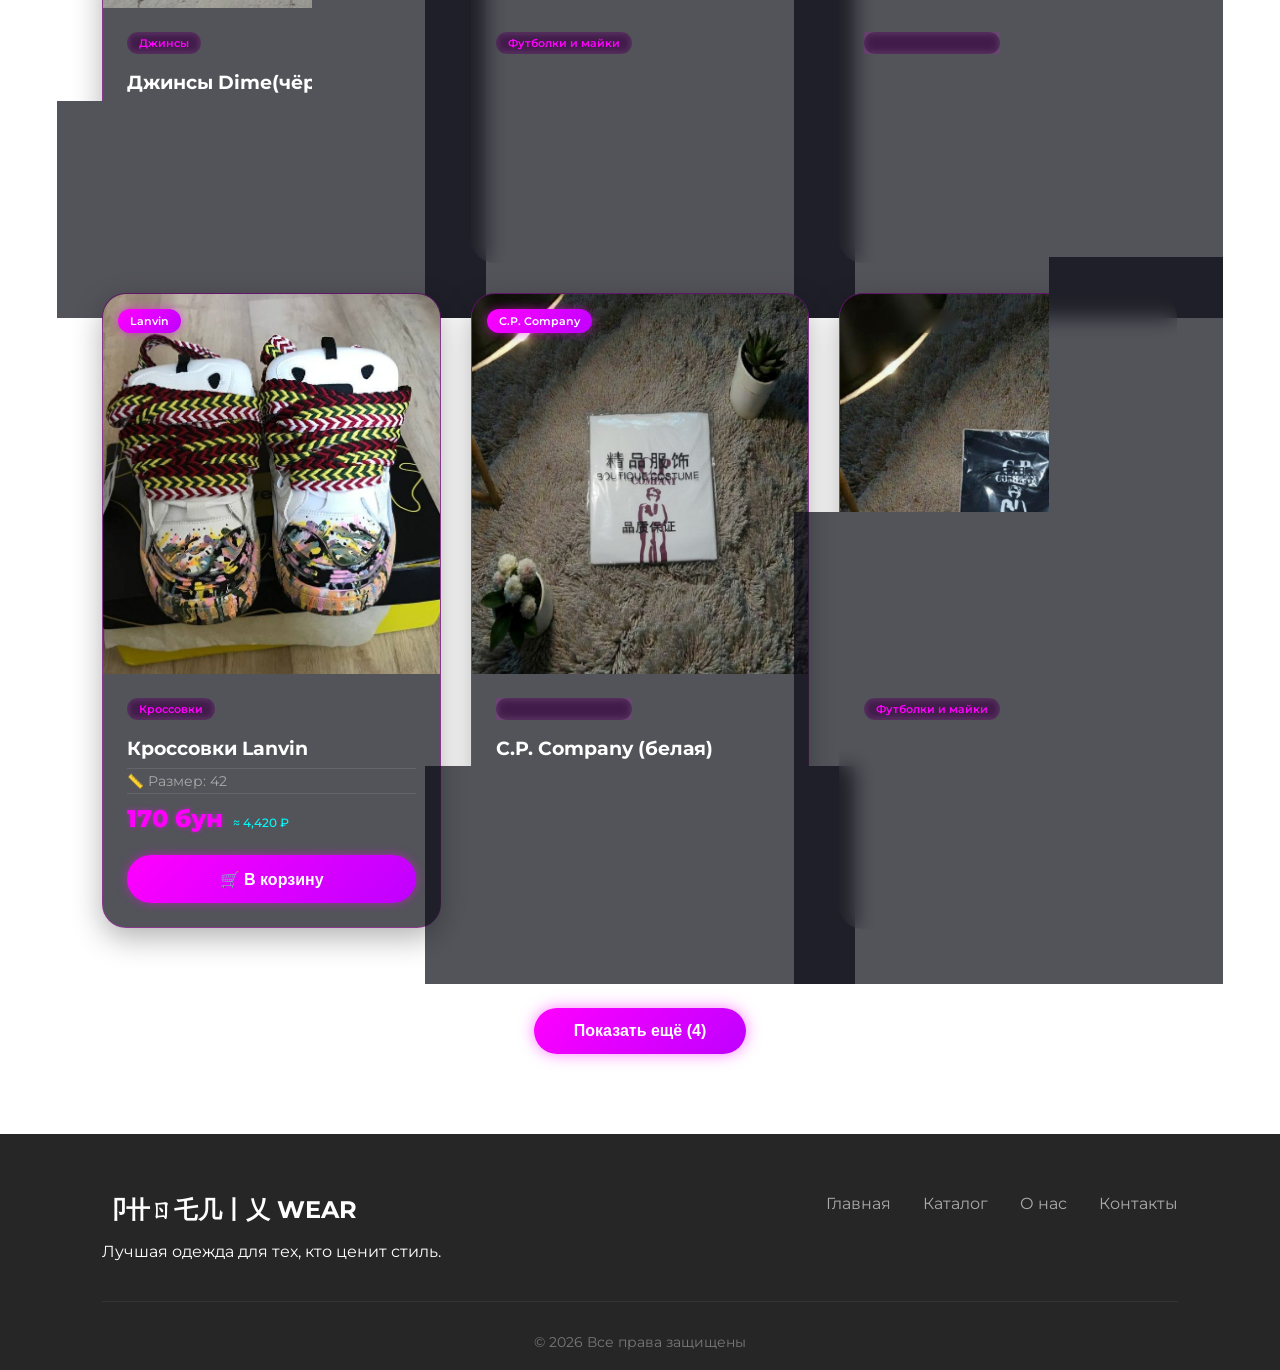
==== commit e6b9d2bf: "Сжатие изображений (WebP/quality) + постраничность каталога" ====
--- a/index.html
+++ b/index.html
@@ -8,7 +8,7 @@
     <meta property="og:title" content="卩卄ㄖ乇几丨乂 WEAR | Магазин одежды">
     <meta property="og:description" content="Новая коллекция 2026. Быстрая покупка через Telegram-бот @PhoenixClothesBOT.">
     <meta property="og:type" content="website">
-    <meta property="og:image" content="images/MainImage1.png">
+    <meta property="og:image" content="images/MainImage1.webp">
     <link rel="icon" href="images/phoenix.jpg" type="image/jpeg">
 
     <link href="https://fonts.googleapis.com/css2?family=Montserrat:wght@300;400;500;600;700;800&display=swap" rel="stylesheet">
--- a/css/global.css
+++ b/css/global.css
@@ -25,7 +25,7 @@
 /* === ФОНОВОЕ ИЗОБРАЖЕНИЕ ДЛЯ ВСЕГО САЙТА === */
 body {
     font-family: 'Montserrat', sans-serif;
-    background: url('../images/BackgroundMain.png') center/cover fixed no-repeat;
+    background: url('../images/BackgroundMain.webp') center/cover fixed no-repeat;
     color: #ffffff;
     scroll-behavior: smooth;
     overflow-x: hidden;
--- a/css/main.css
+++ b/css/main.css
@@ -7,7 +7,7 @@
     min-height: 78vh;
     height: auto;
     background: linear-gradient(135deg, rgba(0,0,0,0.6), rgba(0,0,0,0.5)), 
-                url('../images/MainImage1.png');
+                url('../images/MainImage1.webp');
     background-size: cover;
     background-position: center;
     display: flex;
@@ -733,6 +733,27 @@
     z-index: 1200;
 }
 
+/* Кнопка «Показать ещё» (постраничность) */
+.load-more-btn {
+    display: block;
+    margin: 0 auto 80px;
+    padding: 14px 40px;
+    background: linear-gradient(135deg, #ff00ff, #bf00ff);
+    color: #fff;
+    border: none;
+    border-radius: 50px;
+    font-weight: 700;
+    font-size: 1rem;
+    cursor: pointer;
+    box-shadow: 0 0 15px rgba(255, 0, 255, 0.5);
+    transition: 0.3s;
+}
+
+.load-more-btn:hover {
+    transform: translateY(-3px);
+    box-shadow: 0 0 25px rgba(255, 0, 255, 0.8);
+}
+
 .mobile-cart-btn,
 .mobile-bot-btn {
     flex: 1;
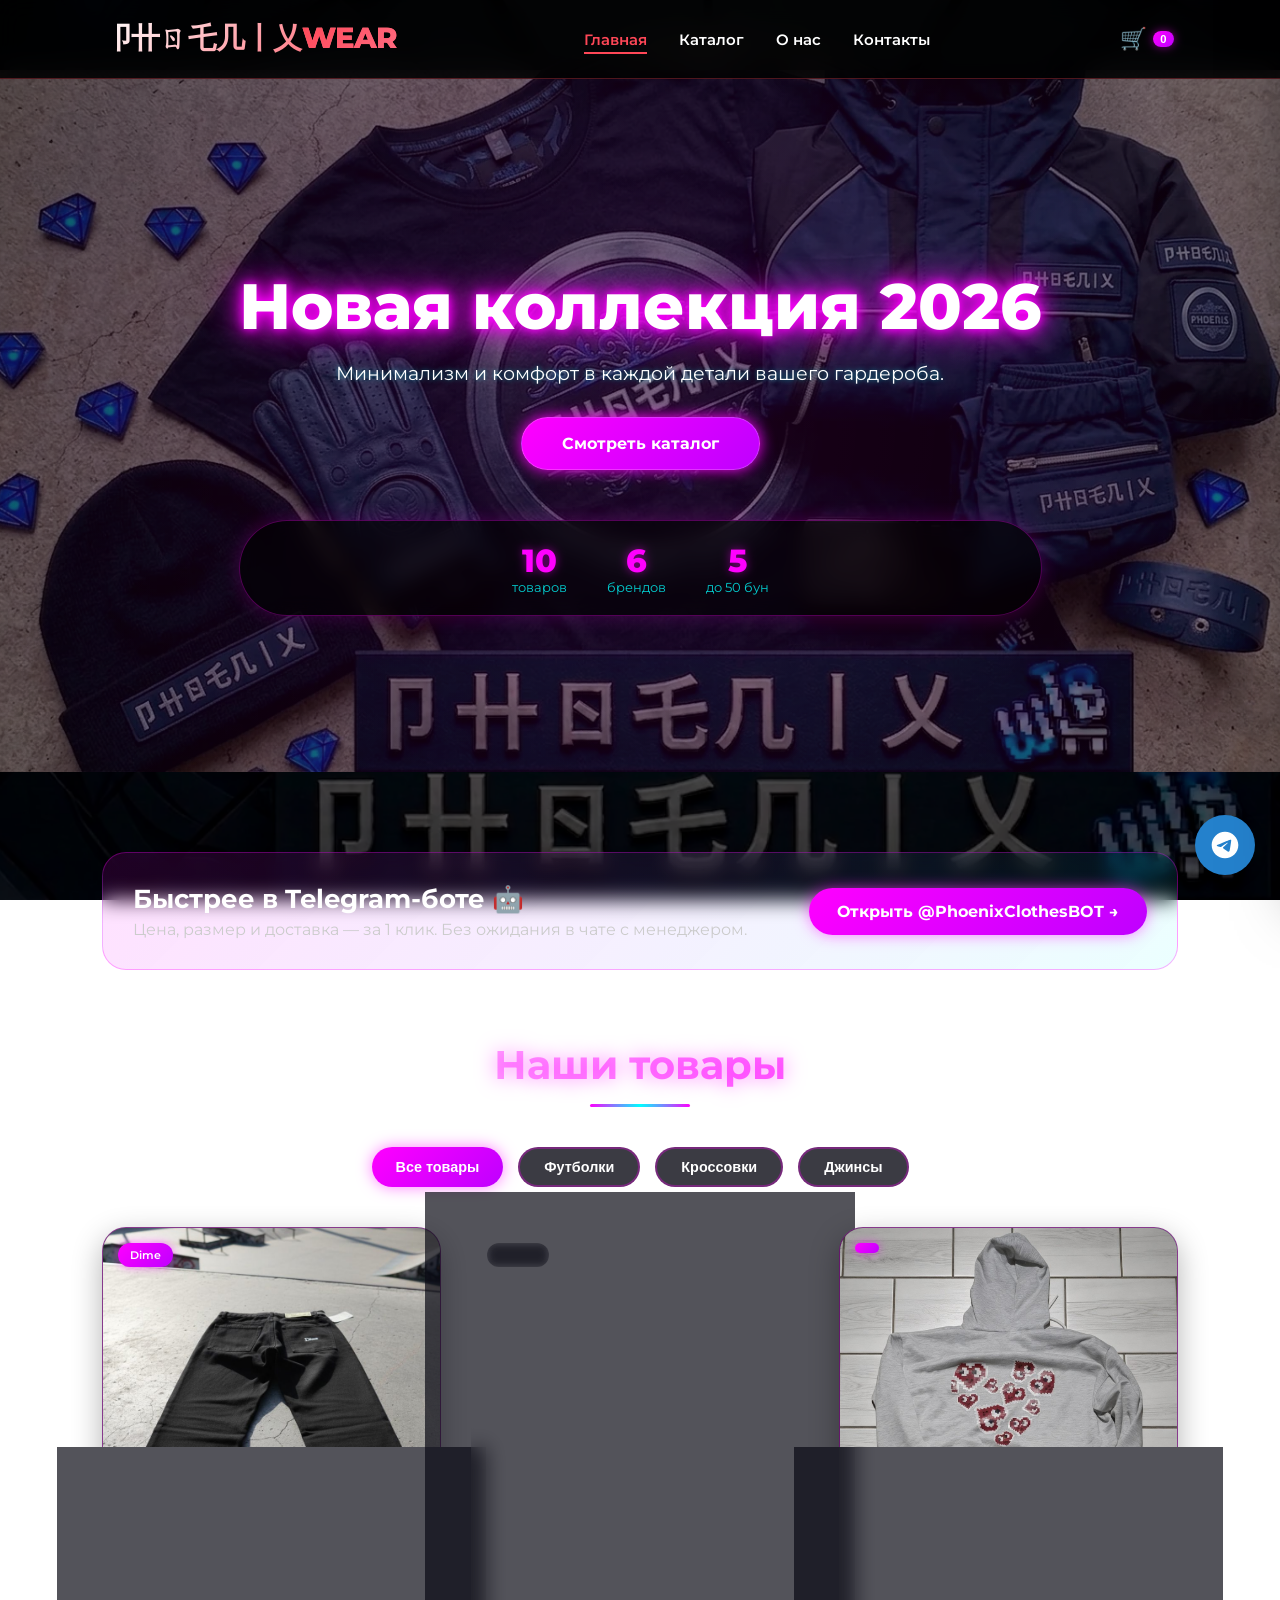
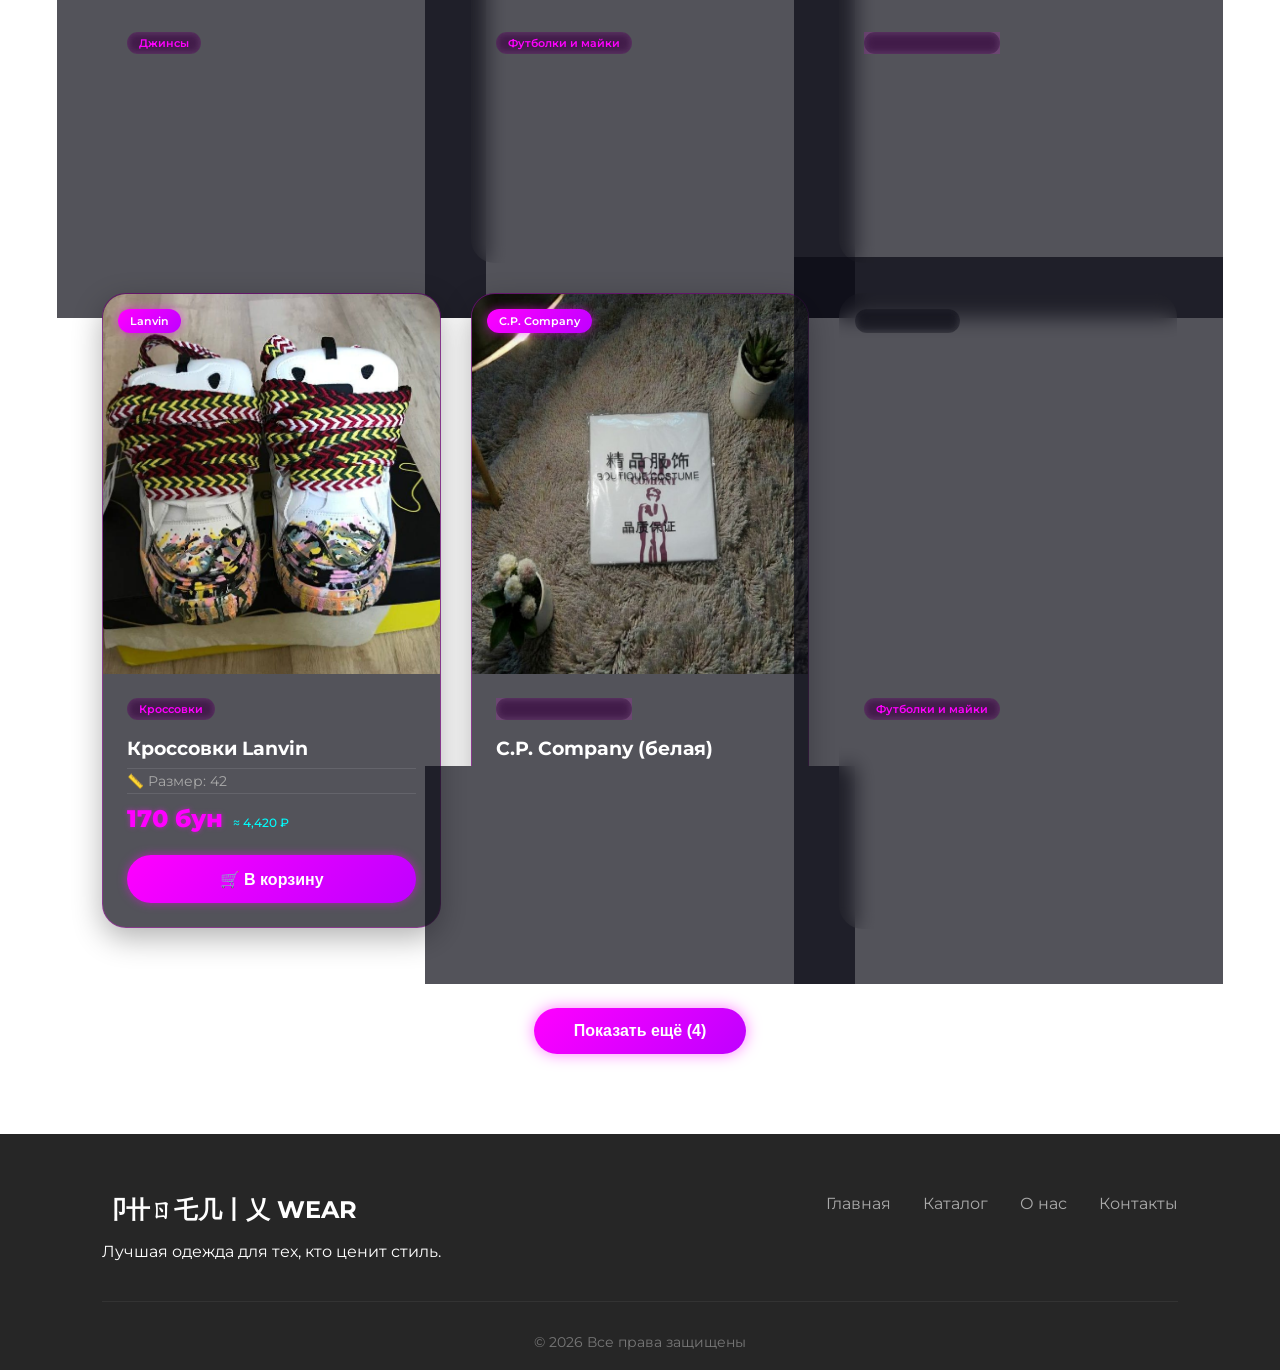
==== commit 5f3fa0be: "Единый набор на главной и «О нас» (логотип WEAR, корзина на обеих страницах)" ====
--- a/index.html
+++ b/index.html
@@ -23,7 +23,7 @@
     <nav class="navbar">
         <div class="logo">卩卄ㄖ乇几丨乂<span>WEAR</span></div>
         <ul class="nav-links" id="navLinks">
-            <li><a href="index.html">Главная</a></li>
+            <li><a href="index.html" class="active">Главная</a></li>
             <li><a href="#catalog" id="catalogNavLink">Каталог</a></li>
             <li><a href="contacts.html">О нас</a></li>
             <li><a href="contacts.html#contacts">Контакты</a></li>
--- a/css/global.css
+++ b/css/global.css
@@ -435,3 +435,206 @@
     padding-top: 20px !important;
     margin-top: 0 !important;
 }
+
+/* =====================================================================
+   ОБЩИЕ КОМПОНЕНТЫ: КОРЗИНА / MOBILE-BAR (для обеих страниц)
+   ===================================================================== */
+.navbar-actions {
+    display: flex;
+    align-items: center;
+    gap: 1.2rem;
+}
+
+.cart-btn {
+    background: transparent;
+    border: none;
+    color: #fff;
+    cursor: pointer;
+    font-size: 1.35rem;
+    display: flex;
+    align-items: center;
+    padding: 0 4px;
+    transition: 0.3s;
+}
+
+.cart-btn:hover { transform: scale(1.1); }
+
+.cart-count {
+    margin-left: 6px;
+    min-width: 20px;
+    background: linear-gradient(135deg, #ff00ff, #bf00ff);
+    color: #fff;
+    font-size: 0.7rem;
+    font-weight: 700;
+    padding: 2px 7px;
+    border-radius: 20px;
+    box-shadow: 0 0 10px rgba(255, 0, 255, 0.5);
+}
+
+.cart-drawer {
+    position: fixed;
+    top: 0;
+    right: 0;
+    height: 100%;
+    width: min(420px, 92vw);
+    background: rgba(10, 10, 25, 0.97);
+    backdrop-filter: blur(12px);
+    border-left: 1px solid rgba(255, 0, 255, 0.3);
+    box-shadow: -20px 0 60px rgba(0, 0, 0, 0.5);
+    transform: translateX(110%);
+    transition: transform 0.35s ease;
+    z-index: 1500;
+    display: flex;
+}
+
+.cart-drawer.open { transform: translateX(0); }
+
+.cart-drawer-content { display: flex; flex-direction: column; width: 100%; height: 100%; }
+
+.cart-header {
+    display: flex;
+    justify-content: space-between;
+    align-items: center;
+    padding: 20px;
+    border-bottom: 1px solid rgba(255, 0, 255, 0.2);
+}
+
+.cart-header h3 { font-size: 1.2rem; color: #fff; }
+
+.close-cart {
+    background: transparent;
+    border: none;
+    color: #fff;
+    font-size: 1.8rem;
+    cursor: pointer;
+    transition: 0.3s;
+}
+
+.close-cart:hover { color: #ff00ff; }
+
+.cart-items { flex: 1; overflow-y: auto; padding: 15px 20px; }
+
+.cart-empty { text-align: center; color: #aaa; padding: 40px 0; }
+
+.cart-item {
+    display: flex;
+    justify-content: space-between;
+    align-items: center;
+    padding: 12px 0;
+    border-bottom: 1px solid rgba(255, 255, 255, 0.08);
+    gap: 10px;
+}
+
+.cart-item-info { display: flex; flex-direction: column; }
+.cart-item-name { font-weight: 600; color: #fff; }
+.cart-item-price { color: #ff00ff; font-size: 0.9rem; font-weight: 600; }
+
+.cart-item-qty { display: flex; align-items: center; gap: 8px; }
+
+.qty-btn {
+    width: 28px;
+    height: 28px;
+    border-radius: 50%;
+    border: 1px solid rgba(255, 0, 255, 0.4);
+    background: transparent;
+    color: #fff;
+    cursor: pointer;
+    font-size: 1rem;
+    line-height: 1;
+    transition: 0.3s;
+}
+
+.qty-btn:hover { background: rgba(255, 0, 255, 0.2); box-shadow: 0 0 8px rgba(255, 0, 255, 0.5); }
+.qty-value { min-width: 22px; text-align: center; color: #fff; }
+
+.cart-footer {
+    border-top: 1px solid rgba(255, 0, 255, 0.2);
+    padding: 20px;
+    display: flex;
+    flex-direction: column;
+    gap: 10px;
+}
+
+.cart-total { text-align: center; font-size: 1.1rem; font-weight: 700; color: #fff; }
+.cart-total span { color: #ff00ff; font-size: 1.3rem; }
+
+.checkout-bot-btn {
+    background: linear-gradient(135deg, #ff00ff, #bf00ff);
+    color: #fff;
+    border: none;
+    border-radius: 50px;
+    padding: 14px;
+    font-weight: 700;
+    font-size: 1rem;
+    cursor: pointer;
+    box-shadow: 0 0 15px rgba(255, 0, 255, 0.5);
+    transition: 0.3s;
+}
+
+.checkout-bot-btn:hover { box-shadow: 0 0 25px rgba(255, 0, 255, 0.8); transform: translateY(-2px); }
+
+.copy-order-btn,
+.go-to-bot-btn {
+    background: transparent;
+    border: 1px solid rgba(255, 0, 255, 0.4);
+    color: #fff;
+    border-radius: 50px;
+    padding: 12px;
+    cursor: pointer;
+    font-weight: 600;
+    text-decoration: none;
+    text-align: center;
+    transition: 0.3s;
+}
+
+.copy-order-btn:hover,
+.go-to-bot-btn:hover { background: rgba(255, 0, 255, 0.15); }
+
+.drawer-overlay {
+    position: fixed;
+    inset: 0;
+    background: rgba(0, 0, 0, 0.6);
+    opacity: 0;
+    visibility: hidden;
+    transition: opacity 0.35s ease;
+    z-index: 1400;
+}
+
+.drawer-overlay.active { opacity: 1; visibility: visible; }
+
+.mobile-action-bar {
+    position: fixed;
+    bottom: 0;
+    left: 0;
+    right: 0;
+    display: none;
+    z-index: 1200;
+}
+
+.mobile-cart-btn,
+.mobile-bot-btn {
+    flex: 1;
+    border: none;
+    text-decoration: none;
+    padding: 16px;
+    font-weight: 700;
+    font-size: 1rem;
+}
+
+.mobile-cart-btn {
+    background: rgba(10, 10, 25, 0.96);
+    color: #fff;
+    backdrop-filter: blur(10px);
+}
+
+.mobile-bot-btn {
+    background: linear-gradient(135deg, #ff00ff, #bf00ff);
+    color: #fff;
+    box-shadow: 0 0 15px rgba(255, 0, 255, 0.5);
+}
+
+@media (max-width: 768px) {
+    .mobile-action-bar { display: flex; }
+    .tg-floating-button { display: none; }
+    body { padding-bottom: 78px; }
+}
